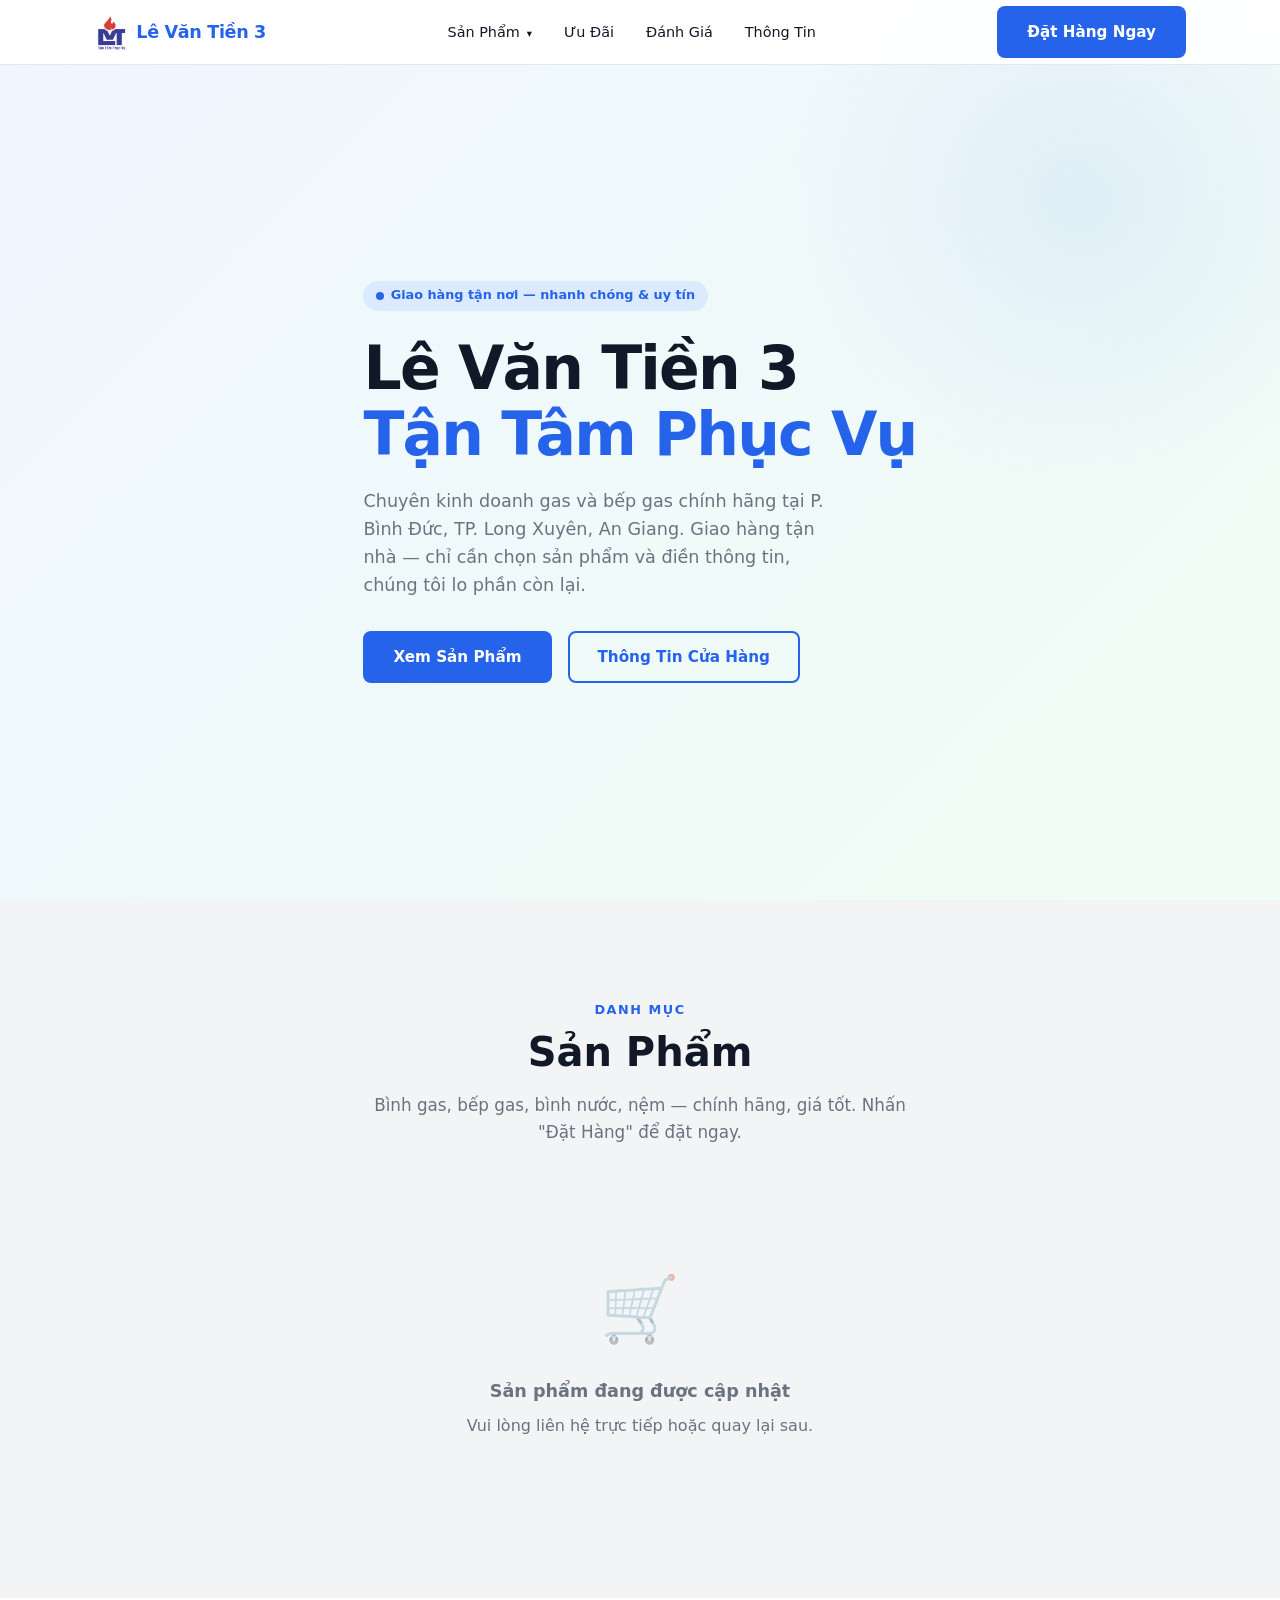
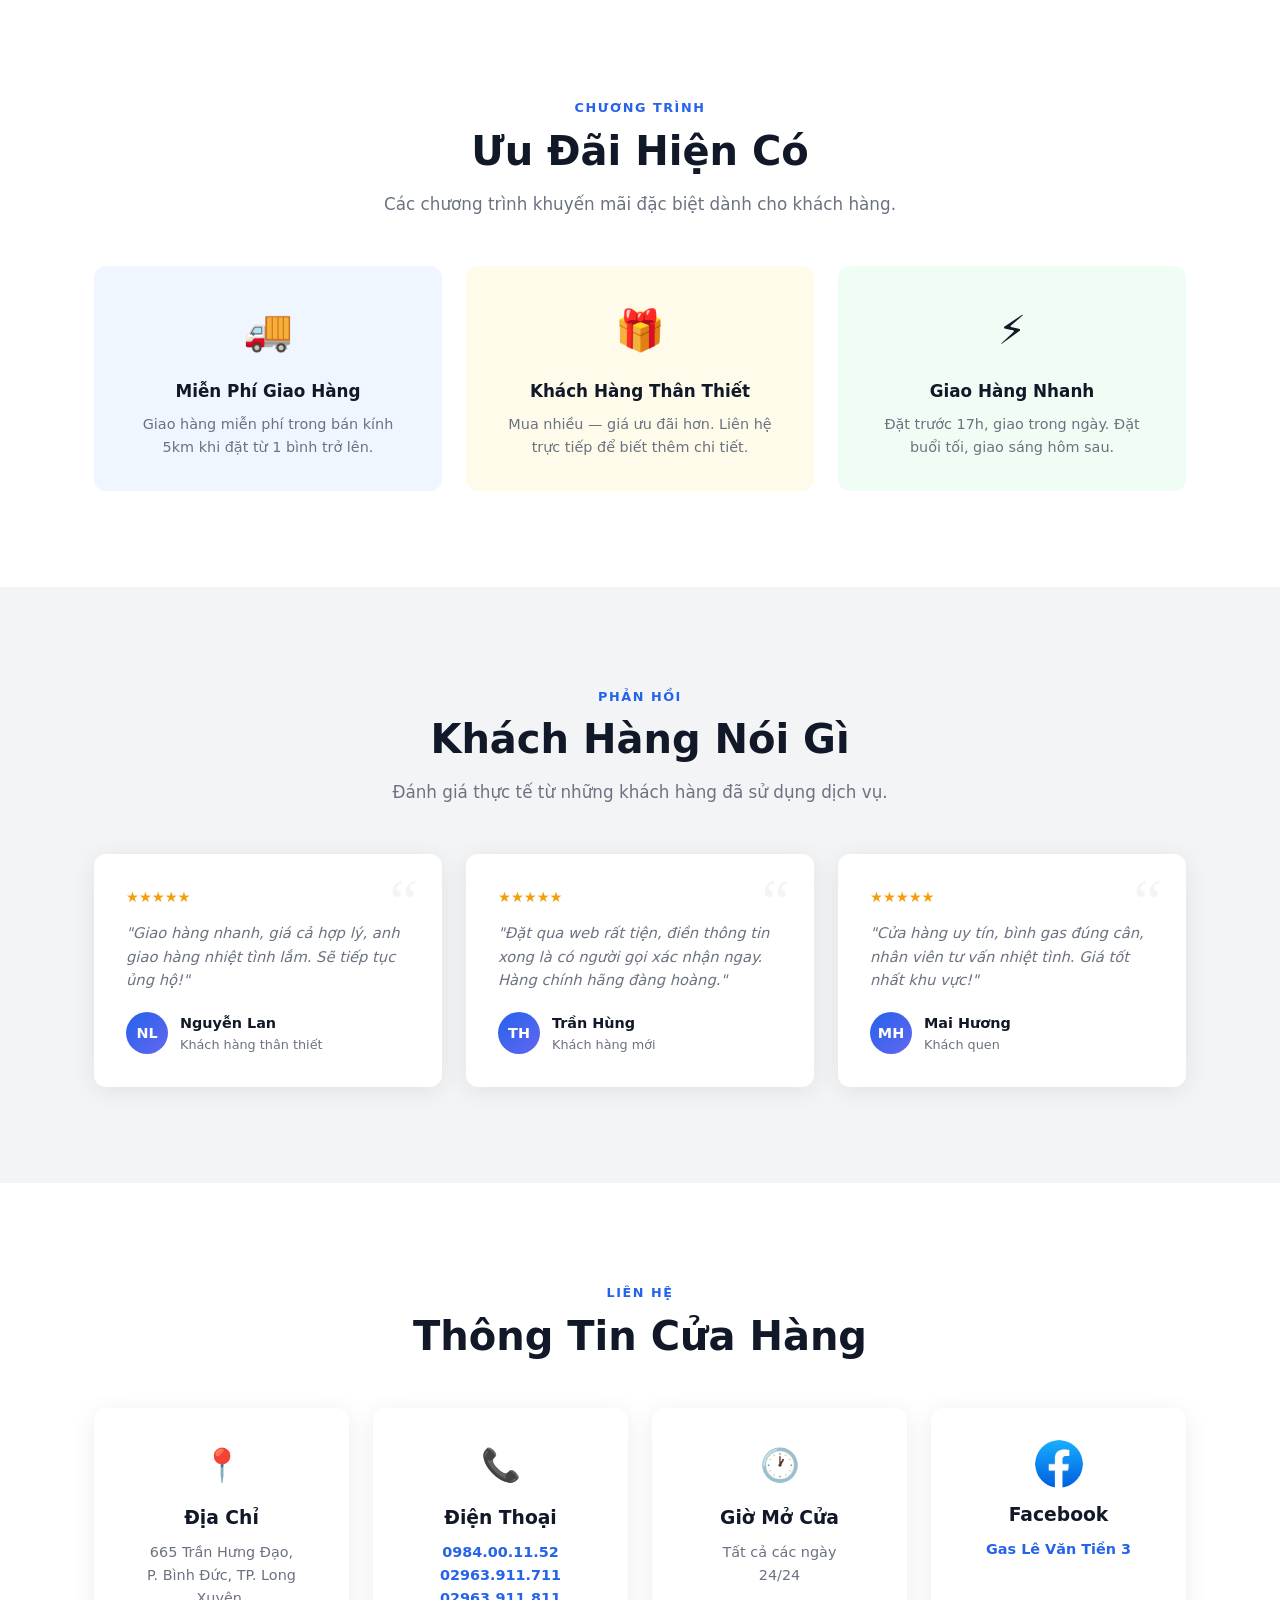
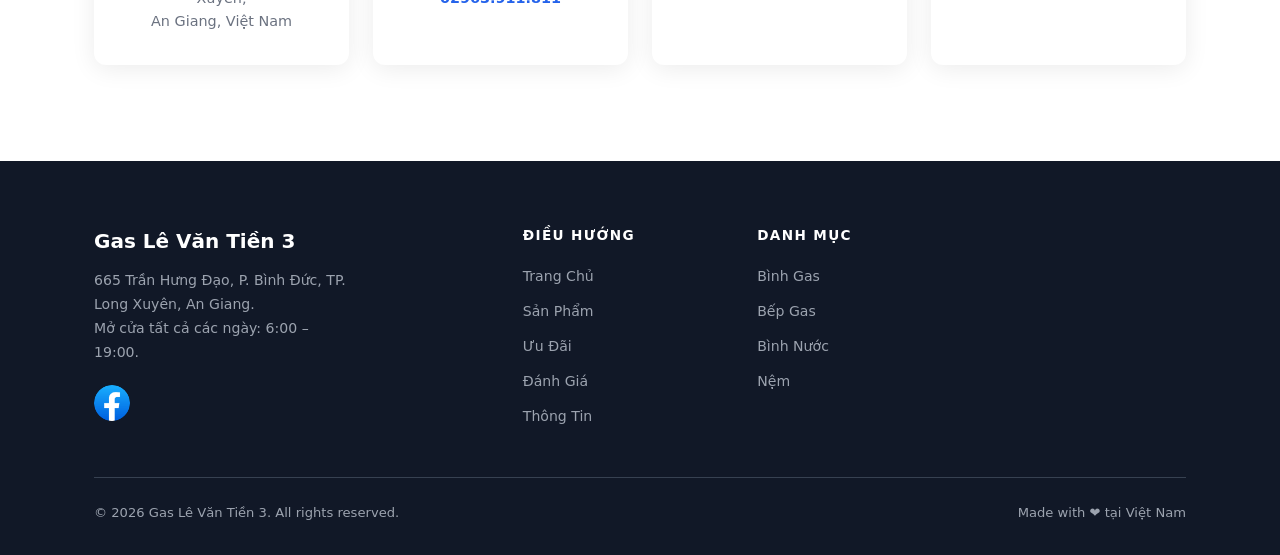
==== Front-end/website/index.html @ ec82fc62 "Refactor code structure for improved readability and maintainability" ====
<!DOCTYPE html>
<html lang="vi">
<head>
  <meta charset="UTF-8" />
  <meta name="viewport" content="width=device-width, initial-scale=1.0" />
  <meta name="description" content="Đại Lý Gas Lê Văn Tiền 3 — Chuyên kinh doanh gas và bếp gas chính hãng. 665 Trần Hưng Đạo, P. Bình Đức, TP. Long Xuyên, An Giang. ĐT: 0984.00.11.52 — 02963.911.711 — 02963.911.811." />
  <title>Lê Văn Tiền 3 — Gas · Nệm · Bình Nước · Bếp Gas</title>
  <link rel="stylesheet" href="styles.css" />
</head>
<body>

  <!-- ===== NAVBAR ===== -->
  <nav id="navbar">
    <div class="container nav-inner">
      <div class="nav-brand">
        <img src="picture/logo_transparent.png" alt="Logo" class="nav-logo-img">
        <a href="#hero" class="nav-logo">Lê Văn Tiền 3</a>
      </div>

      <ul class="nav-links">
        <li class="has-dropdown">
          <a href="#products" class="dropdown-trigger">Sản Phẩm <span class="dropdown-caret">▾</span></a>
          <ul class="nav-dropdown">
            <li><a href="#products" data-cat="">🛒 Tất Cả</a></li>
            <li><a href="#products" data-cat="Bình Gas">🛢️ Bình Gas</a></li>
            <li><a href="#products" data-cat="Bếp Gas">🔥 Bếp Gas</a></li>
            <li><a href="#products" data-cat="Bình Nước">💧 Bình Nước</a></li>
            <li><a href="#products" data-cat="Nệm">🛏️ Nệm</a></li>
          </ul>
        </li>
        <li><a href="#promotions">Ưu Đãi</a></li>
        <li><a href="#reviews">Đánh Giá</a></li>
        <li><a href="#info">Thông Tin</a></li>
      </ul>

      <div class="nav-cta">
        <a href="#products" class="btn btn-primary">Đặt Hàng Ngay</a>
      </div>

      <button class="hamburger" aria-label="Toggle menu">
        <span></span><span></span><span></span>
      </button>
    </div>
  </nav>

  <!-- ===== HERO ===== -->
  <section id="hero">
    <div class="container">
      <div class="hero-content">
        <span class="hero-badge">Giao hàng tận nơi — nhanh chóng &amp; uy tín</span>
        <h1>
          Lê Văn Tiền 3<br />
          <span class="highlight">Tận Tâm Phục Vụ</span>
        </h1>
        <p>
          Chuyên kinh doanh gas và bếp gas chính hãng tại P. Bình Đức, TP. Long Xuyên, An Giang.
          Giao hàng tận nhà — chỉ cần chọn sản phẩm và điền thông tin, chúng tôi lo phần còn lại.
        </p>
        <div class="hero-actions">
          <a href="#products" class="btn btn-primary">Xem Sản Phẩm</a>
          <a href="#info" class="btn btn-outline">Thông Tin Cửa Hàng</a>
        </div>
      </div>
    </div>
  </section>

  <!-- ===== PRODUCTS ===== -->
  <section id="products">
    <div class="container">
      <div class="section-header">
        <span class="eyebrow">Danh Mục</span>
        <h2>Sản Phẩm</h2>
        <p>Bình gas, bếp gas, bình nước, nệm — chính hãng, giá tốt. Nhấn "Đặt Hàng" để đặt ngay.</p>
      </div>
      <div class="filter-bar" id="filterBar" style="display:none">
        <span class="filter-label">Lọc:</span>
        <span class="filter-tag" id="filterTag"></span>
        <button class="filter-clear" id="filterClear">✕ Xem tất cả</button>
      </div>
      <div class="products-grid" id="productsGrid"></div>
    </div>
  </section>

  <!-- ===== PROMOTIONS ===== -->
  <section id="promotions">
    <div class="container">
      <div class="section-header">
        <span class="eyebrow">Chương Trình</span>
        <h2>Ưu Đãi Hiện Có</h2>
        <p>Các chương trình khuyến mãi đặc biệt dành cho khách hàng.</p>
      </div>
      <div class="promotions-grid">
        <div class="promo-card promo-blue">
          <div class="promo-icon">🚚</div>
          <h3>Miễn Phí Giao Hàng</h3>
          <p>Giao hàng miễn phí trong bán kính 5km khi đặt từ 1 bình trở lên.</p>
        </div>
        <div class="promo-card promo-orange">
          <div class="promo-icon">🎁</div>
          <h3>Khách Hàng Thân Thiết</h3>
          <p>Mua nhiều — giá ưu đãi hơn. Liên hệ trực tiếp để biết thêm chi tiết.</p>
        </div>
        <div class="promo-card promo-green">
          <div class="promo-icon">⚡</div>
          <h3>Giao Hàng Nhanh</h3>
          <p>Đặt trước 17h, giao trong ngày. Đặt buổi tối, giao sáng hôm sau.</p>
        </div>
      </div>
    </div>
  </section>

  <!-- ===== REVIEWS ===== -->
  <section id="reviews">
    <div class="container">
      <div class="section-header">
        <span class="eyebrow">Phản Hồi</span>
        <h2>Khách Hàng Nói Gì</h2>
        <p>Đánh giá thực tế từ những khách hàng đã sử dụng dịch vụ.</p>
      </div>
      <div class="testimonials-grid">
        <div class="testimonial-card">
          <div class="stars">★★★★★</div>
          <p>"Giao hàng nhanh, giá cả hợp lý, anh giao hàng nhiệt tình lắm. Sẽ tiếp tục ủng hộ!"</p>
          <div class="testimonial-author">
            <div class="avatar">NL</div>
            <div class="author-info">
              <div class="name">Nguyễn Lan</div>
              <div class="role">Khách hàng thân thiết</div>
            </div>
          </div>
        </div>
        <div class="testimonial-card">
          <div class="stars">★★★★★</div>
          <p>"Đặt qua web rất tiện, điền thông tin xong là có người gọi xác nhận ngay. Hàng chính hãng đàng hoàng."</p>
          <div class="testimonial-author">
            <div class="avatar">TH</div>
            <div class="author-info">
              <div class="name">Trần Hùng</div>
              <div class="role">Khách hàng mới</div>
            </div>
          </div>
        </div>
        <div class="testimonial-card">
          <div class="stars">★★★★★</div>
          <p>"Cửa hàng uy tín, bình gas đúng cân, nhân viên tư vấn nhiệt tình. Giá tốt nhất khu vực!"</p>
          <div class="testimonial-author">
            <div class="avatar">MH</div>
            <div class="author-info">
              <div class="name">Mai Hương</div>
              <div class="role">Khách quen</div>
            </div>
          </div>
        </div>
      </div>
    </div>
  </section>

  <!-- ===== STORE INFO ===== -->
  <section id="info">
    <div class="container">
      <div class="section-header">
        <span class="eyebrow">Liên Hệ</span>
        <h2>Thông Tin Cửa Hàng</h2>
      </div>
      <div class="info-grid">
        <div class="info-card">
          <div class="info-icon">📍</div>
          <h3>Địa Chỉ</h3>
          <p>665 Trần Hưng Đạo,<br>P. Bình Đức, TP. Long Xuyên,<br>An Giang, Việt Nam</p>
        </div>
        <div class="info-card">
          <div class="info-icon">📞</div>
          <h3>Điện Thoại</h3>
          <p>
            <a href="tel:+84984001152">0984.00.11.52</a><br>
            <a href="tel:+842963911711">02963.911.711</a><br>
            <a href="tel:+842963911811">02963.911.811</a>
          </p>
        </div>
        <div class="info-card">
          <div class="info-icon">🕐</div>
          <h3>Giờ Mở Cửa</h3>
          <p>Tất cả các ngày<br>24/24</p>
        </div>
        <div class="info-card">
          <div class="info-icon">
            <a href="https://www.facebook.com/henry.quach.100" target="_blank" rel="noopener" aria-label="Facebook">
              <img src="picture/facebook-logo.png" alt="Facebook" class="fb-icon" />
            </a>
          </div>
          <h3>Facebook</h3>
          <p><a href="https://www.facebook.com/henry.quach.100" target="_blank" rel="noopener">Gas Lê Văn Tiền 3</a></p>
        </div>
      </div>
    </div>
  </section>

  <!-- ===== FOOTER ===== -->
  <footer id="footer">
    <div class="container">
      <div class="footer-grid">
        <div class="footer-brand">
          <div class="logo">Gas Lê Văn Tiền 3</div>
          <p>665 Trần Hưng Đạo, P. Bình Đức, TP. Long Xuyên, An Giang.<br>Mở cửa tất cả các ngày: 6:00 – 19:00.</p>
          <div class="social-links">
            <a href="https://www.facebook.com/henry.quach.100" target="_blank" rel="noopener" class="social-btn" aria-label="Facebook">
              <img src="picture/facebook-logo.png" alt="Facebook" class="fb-icon" />
            </a>
          </div>
        </div>
        <div class="footer-col">
          <h4>Điều Hướng</h4>
          <ul>
            <li><a href="#hero">Trang Chủ</a></li>
            <li><a href="#products">Sản Phẩm</a></li>
            <li><a href="#promotions">Ưu Đãi</a></li>
            <li><a href="#reviews">Đánh Giá</a></li>
            <li><a href="#info">Thông Tin</a></li>
          </ul>
        </div>
        <div class="footer-col">
          <h4>Danh Mục</h4>
          <ul>
            <li><a href="#products">Bình Gas</a></li>
            <li><a href="#products">Bếp Gas</a></li>
            <li><a href="#products">Bình Nước</a></li>
            <li><a href="#products">Nệm</a></li>
          </ul>
        </div>
      </div>
      <div class="footer-bottom">
        <span>&copy; 2026 Gas Lê Văn Tiền 3. All rights reserved.</span>
        <span>Made with ❤️ tại Việt Nam</span>
      </div>
    </div>
  </footer>

  <!-- ===== ORDER MODAL ===== -->
  <div class="modal-overlay" id="orderModal" role="dialog" aria-modal="true" aria-labelledby="modalTitle">
    <div class="modal">
      <button class="modal-close" id="modalClose" aria-label="Đóng">&times;</button>
      <h2 id="modalTitle">Đặt Hàng</h2>
      <div class="modal-product" id="modalProduct"></div>
      <form id="orderForm" novalidate>
        <div class="form-group">
          <label for="orderQty">Số lượng <span class="required">*</span></label>
          <input type="number" id="orderQty" name="qty" min="1" max="99" value="1" required />
          <span class="field-error" id="qtyError"></span>
        </div>
        <div class="form-group">
          <label for="orderName">Họ và tên <span class="required">*</span></label>
          <input type="text" id="orderName" name="customerName" placeholder="Nguyễn Văn A" required />
          <span class="field-error" id="nameError"></span>
        </div>
        <div class="form-group">
          <label for="orderPhone">Số điện thoại <span class="required">*</span></label>
          <input type="tel" id="orderPhone" name="phone" placeholder="0901234567" required />
          <span class="field-error" id="phoneError"></span>
        </div>
        <div class="form-group">
          <label for="orderAddress">Địa chỉ giao hàng <span class="required">*</span></label>
          <input type="text" id="orderAddress" name="address" placeholder="VD: 123 Trần Hưng Đạo, P. Mỹ Bình, TP. Long Xuyên" required />
          <span class="field-error" id="addressError"></span>
        </div>
        <div class="form-group">
          <label for="orderNote">Ghi chú (tuỳ chọn)</label>
          <textarea id="orderNote" name="note" placeholder="Giao buổi sáng, gọi trước khi đến..."></textarea>
        </div>
        <button type="submit" class="form-submit">Xác Nhận Đặt Hàng</button>
      </form>
    </div>
  </div>

  <!-- ===== SUCCESS MODAL ===== -->
  <div class="modal-overlay" id="successModal" role="dialog" aria-modal="true">
    <div class="modal modal-success">
      <div class="success-icon">✓</div>
      <h2>Đặt hàng thành công!</h2>
      <p id="successMsg"></p>
      <button class="btn btn-primary" id="successClose" style="margin-top:1.5rem;width:100%">Đóng</button>
    </div>
  </div>

  <div class="toast" id="toast"></div>
  <script src="main.js"></script>
</body>
</html>
---- Front-end/website/styles.css ----
/* ===== CSS Reset & Variables ===== */
*, *::before, *::after {
  box-sizing: border-box;
  margin: 0;
  padding: 0;
}

:root {
  --color-primary: #2563eb;
  --color-primary-dark: #1d4ed8;
  --color-secondary: #f59e0b;
  --color-dark: #111827;
  --color-gray: #6b7280;
  --color-light-gray: #f3f4f6;
  --color-white: #ffffff;
  --font-base: 'Segoe UI', system-ui, sans-serif;
  --transition: 0.3s ease;
  --shadow: 0 4px 24px rgba(0, 0, 0, 0.08);
  --radius: 12px;
}

html {
  scroll-behavior: smooth;
}

body {
  font-family: var(--font-base);
  color: var(--color-dark);
  line-height: 1.6;
  background: var(--color-white);
}

img {
  max-width: 100%;
  display: block;
}

a {
  text-decoration: none;
  color: inherit;
}

/* ===== Utility ===== */
.container {
  max-width: 1140px;
  margin: 0 auto;
  padding: 0 1.5rem;
}

.section-header {
  text-align: center;
  margin-bottom: 3rem;
}

.section-header .eyebrow {
  display: inline-block;
  font-size: 0.8rem;
  font-weight: 700;
  letter-spacing: 0.12em;
  text-transform: uppercase;
  color: var(--color-primary);
  margin-bottom: 0.5rem;
}

.section-header h2 {
  font-size: clamp(1.75rem, 4vw, 2.5rem);
  font-weight: 700;
  line-height: 1.2;
  margin-bottom: 1rem;
}

.section-header p {
  color: var(--color-gray);
  max-width: 560px;
  margin: 0 auto;
  font-size: 1.05rem;
}

.btn {
  display: inline-block;
  padding: 0.75rem 1.75rem;
  border-radius: 8px;
  font-weight: 600;
  font-size: 0.95rem;
  cursor: pointer;
  border: 2px solid transparent;
  transition: all var(--transition);
}

.btn-primary {
  background: var(--color-primary);
  color: var(--color-white);
}

.btn-primary:hover {
  background: var(--color-primary-dark);
}

.btn-outline {
  background: transparent;
  color: var(--color-primary);
  border-color: var(--color-primary);
}

.btn-outline:hover {
  background: var(--color-primary);
  color: var(--color-white);
}

/* ===== Navbar ===== */
#navbar {
  position: fixed;
  top: 0;
  left: 0;
  right: 0;
  z-index: 100;
  background: rgba(255, 255, 255, 0.95);
  backdrop-filter: blur(10px);
  border-bottom: 1px solid #e5e7eb;
  transition: box-shadow var(--transition);
}

#navbar.scrolled {
  box-shadow: var(--shadow);
}

.nav-inner {
  display: flex;
  align-items: center;
  justify-content: space-between;
  height: 64px;
}

.nav-brand {
  display: flex;
  align-items: center;
  gap: 0.5rem;
  text-decoration: none;
}

.nav-logo-img {
  height: 40px;
  width: auto;
  object-fit: contain;
}

.nav-logo {
  font-size: 1.1rem;
  font-weight: 800;
  color: var(--color-primary);
  letter-spacing: -0.02em;
}

.nav-links {
  display: flex;
  align-items: center;
  gap: 2rem;
  list-style: none;
}

.nav-links a {
  font-size: 0.9rem;
  font-weight: 500;
  color: var(--color-dark);
  transition: color var(--transition);
}

.nav-links a:hover,
.nav-links a.active {
  color: var(--color-primary);
}

.nav-cta {
  display: flex;
  align-items: center;
  gap: 1rem;
}

.hamburger {
  display: none;
  flex-direction: column;
  gap: 5px;
  background: none;
  border: none;
  cursor: pointer;
  padding: 4px;
}

.hamburger span {
  display: block;
  width: 24px;
  height: 2px;
  background: var(--color-dark);
  border-radius: 2px;
  transition: all var(--transition);
}

.hamburger.open span:nth-child(1) { transform: translateY(7px) rotate(45deg); }
.hamburger.open span:nth-child(2) { opacity: 0; }
.hamburger.open span:nth-child(3) { transform: translateY(-7px) rotate(-45deg); }

/* ===== Hero ===== */
#hero {
  min-height: 100vh;
  display: flex;
  align-items: center;
  padding-top: 64px;
  background: linear-gradient(135deg, #eff6ff 0%, #f0fdf4 100%);
  position: relative;
  overflow: hidden;
}

#hero::before {
  content: '';
  position: absolute;
  width: 600px;
  height: 600px;
  background: radial-gradient(circle, rgba(37,99,235,0.08) 0%, transparent 70%);
  top: -100px;
  right: -100px;
  border-radius: 50%;
}

.hero-content {
  max-width: 640px;
}

.hero-badge {
  display: inline-flex;
  align-items: center;
  gap: 0.4rem;
  background: #dbeafe;
  color: var(--color-primary);
  font-size: 0.8rem;
  font-weight: 600;
  padding: 0.3rem 0.8rem;
  border-radius: 999px;
  margin-bottom: 1.5rem;
}

.hero-badge::before {
  content: '';
  width: 8px;
  height: 8px;
  background: var(--color-primary);
  border-radius: 50%;
  animation: pulse 2s infinite;
}

@keyframes pulse {
  0%, 100% { opacity: 1; }
  50% { opacity: 0.4; }
}

#hero h1 {
  font-size: clamp(2.2rem, 6vw, 3.75rem);
  font-weight: 800;
  line-height: 1.1;
  letter-spacing: -0.03em;
  margin-bottom: 1.25rem;
}

#hero h1 .highlight {
  color: var(--color-primary);
}

#hero p {
  font-size: 1.1rem;
  color: var(--color-gray);
  margin-bottom: 2rem;
  max-width: 480px;
}

.hero-actions {
  display: flex;
  gap: 1rem;
  flex-wrap: wrap;
}

/* ===== About ===== */
#about {
  padding: 6rem 0;
}

.about-grid {
  display: grid;
  grid-template-columns: 1fr 1fr;
  gap: 4rem;
  align-items: center;
}

.about-image {
  background: linear-gradient(135deg, var(--color-primary) 0%, #6366f1 100%);
  border-radius: var(--radius);
  height: 400px;
  display: flex;
  align-items: center;
  justify-content: center;
  font-size: 5rem;
  box-shadow: var(--shadow);
}

.about-text h2 {
  font-size: clamp(1.75rem, 3.5vw, 2.25rem);
  font-weight: 700;
  margin-bottom: 1rem;
}

.about-text p {
  color: var(--color-gray);
  margin-bottom: 1rem;
  font-size: 1rem;
}

.about-stats {
  display: grid;
  grid-template-columns: repeat(3, 1fr);
  gap: 1rem;
  margin-top: 2rem;
}

.stat {
  text-align: center;
  padding: 1rem;
  background: var(--color-light-gray);
  border-radius: var(--radius);
}

.stat-number {
  font-size: 1.75rem;
  font-weight: 800;
  color: var(--color-primary);
}

.stat-label {
  font-size: 0.8rem;
  color: var(--color-gray);
}

/* ===== Services ===== */
#services {
  padding: 6rem 0;
  background: var(--color-light-gray);
}

.services-grid {
  display: grid;
  grid-template-columns: repeat(auto-fit, minmax(260px, 1fr));
  gap: 1.5rem;
}

.service-card {
  background: var(--color-white);
  padding: 2rem;
  border-radius: var(--radius);
  box-shadow: var(--shadow);
  transition: transform var(--transition), box-shadow var(--transition);
}

.service-card:hover {
  transform: translateY(-4px);
  box-shadow: 0 12px 32px rgba(0, 0, 0, 0.12);
}

.service-icon {
  width: 52px;
  height: 52px;
  background: #dbeafe;
  border-radius: 10px;
  display: flex;
  align-items: center;
  justify-content: center;
  font-size: 1.5rem;
  margin-bottom: 1.25rem;
}

.service-card h3 {
  font-size: 1.1rem;
  font-weight: 700;
  margin-bottom: 0.5rem;
}

.service-card p {
  color: var(--color-gray);
  font-size: 0.92rem;
}

/* ===== Portfolio / Work ===== */
#portfolio {
  padding: 6rem 0;
}

.portfolio-grid {
  display: grid;
  grid-template-columns: repeat(auto-fit, minmax(300px, 1fr));
  gap: 1.5rem;
}

.portfolio-card {
  border-radius: var(--radius);
  overflow: hidden;
  box-shadow: var(--shadow);
  background: var(--color-white);
  transition: transform var(--transition);
}

.portfolio-card:hover {
  transform: translateY(-4px);
}

.portfolio-thumb {
  height: 200px;
  display: flex;
  align-items: center;
  justify-content: center;
  font-size: 3rem;
}

.portfolio-thumb.t1 { background: linear-gradient(135deg, #fce7f3, #fbcfe8); }
.portfolio-thumb.t2 { background: linear-gradient(135deg, #d1fae5, #a7f3d0); }
.portfolio-thumb.t3 { background: linear-gradient(135deg, #fef3c7, #fde68a); }
.portfolio-thumb.t4 { background: linear-gradient(135deg, #dbeafe, #bfdbfe); }
.portfolio-thumb.t5 { background: linear-gradient(135deg, #ede9fe, #ddd6fe); }
.portfolio-thumb.t6 { background: linear-gradient(135deg, #fee2e2, #fecaca); }

.portfolio-info {
  padding: 1.25rem;
}

.portfolio-info h3 {
  font-weight: 700;
  margin-bottom: 0.25rem;
}

.portfolio-info p {
  color: var(--color-gray);
  font-size: 0.88rem;
}

/* ===== Testimonials ===== */
#testimonials {
  padding: 6rem 0;
  background: var(--color-light-gray);
}

.testimonials-grid {
  display: grid;
  grid-template-columns: repeat(auto-fit, minmax(280px, 1fr));
  gap: 1.5rem;
}

.testimonial-card {
  background: var(--color-white);
  padding: 2rem;
  border-radius: var(--radius);
  box-shadow: var(--shadow);
  position: relative;
}

.testimonial-card::before {
  content: '\201C';
  position: absolute;
  top: 1rem;
  right: 1.5rem;
  font-size: 4rem;
  color: var(--color-light-gray);
  font-family: Georgia, serif;
  line-height: 1;
}

.stars {
  color: var(--color-secondary);
  font-size: 0.9rem;
  margin-bottom: 0.75rem;
}

.testimonial-card p {
  color: var(--color-gray);
  font-size: 0.92rem;
  margin-bottom: 1.25rem;
  font-style: italic;
}

.testimonial-author {
  display: flex;
  align-items: center;
  gap: 0.75rem;
}

.avatar {
  width: 42px;
  height: 42px;
  border-radius: 50%;
  background: linear-gradient(135deg, var(--color-primary), #6366f1);
  display: flex;
  align-items: center;
  justify-content: center;
  color: white;
  font-weight: 700;
  font-size: 0.9rem;
  flex-shrink: 0;
}

.author-info .name {
  font-weight: 700;
  font-size: 0.9rem;
}

.author-info .role {
  color: var(--color-gray);
  font-size: 0.8rem;
}

/* ===== Contact ===== */
#contact {
  padding: 6rem 0;
}

.contact-grid {
  display: grid;
  grid-template-columns: 1fr 1.5fr;
  gap: 4rem;
  align-items: start;
}

.contact-info h2 {
  font-size: 1.75rem;
  font-weight: 700;
  margin-bottom: 1rem;
}

.contact-info p {
  color: var(--color-gray);
  margin-bottom: 2rem;
}

.contact-item {
  display: flex;
  align-items: flex-start;
  gap: 0.75rem;
  margin-bottom: 1.25rem;
}

.contact-item .icon {
  font-size: 1.25rem;
  flex-shrink: 0;
  margin-top: 0.1rem;
}

.contact-item .label {
  font-size: 0.75rem;
  color: var(--color-gray);
  text-transform: uppercase;
  letter-spacing: 0.08em;
}

.contact-item .value {
  font-weight: 600;
  font-size: 0.95rem;
}

.contact-form {
  background: var(--color-light-gray);
  padding: 2.5rem;
  border-radius: var(--radius);
}

.form-row {
  display: grid;
  grid-template-columns: 1fr 1fr;
  gap: 1rem;
}

.form-group {
  margin-bottom: 1rem;
}

.form-group label {
  display: block;
  font-size: 0.85rem;
  font-weight: 600;
  margin-bottom: 0.35rem;
}

.form-group input,
.form-group textarea,
.form-group select {
  width: 100%;
  padding: 0.7rem 1rem;
  border: 1.5px solid #e5e7eb;
  border-radius: 8px;
  font-family: var(--font-base);
  font-size: 0.9rem;
  background: var(--color-white);
  color: var(--color-dark);
  transition: border-color var(--transition), box-shadow var(--transition);
  outline: none;
}

.form-group input:focus,
.form-group textarea:focus,
.form-group select:focus {
  border-color: var(--color-primary);
  box-shadow: 0 0 0 3px rgba(37,99,235,0.12);
}

.form-group textarea {
  resize: vertical;
  min-height: 120px;
}

.form-submit {
  width: 100%;
  padding: 0.85rem;
  border: none;
  border-radius: 8px;
  background: var(--color-primary);
  color: var(--color-white);
  font-size: 0.95rem;
  font-weight: 600;
  cursor: pointer;
  transition: background var(--transition);
}

.form-submit:hover {
  background: var(--color-primary-dark);
}

/* ===== Footer ===== */
#footer {
  background: var(--color-dark);
  color: #9ca3af;
  padding: 4rem 0 2rem;
}

.footer-grid {
  display: grid;
  grid-template-columns: 2fr 1fr 1fr 1fr;
  gap: 2.5rem;
  margin-bottom: 3rem;
}

.footer-brand .logo {
  font-size: 1.25rem;
  font-weight: 800;
  color: var(--color-white);
  margin-bottom: 0.75rem;
}

.footer-brand p {
  font-size: 0.88rem;
  line-height: 1.7;
  max-width: 260px;
}

.footer-col h4 {
  font-size: 0.85rem;
  font-weight: 700;
  color: var(--color-white);
  text-transform: uppercase;
  letter-spacing: 0.1em;
  margin-bottom: 1rem;
}

.footer-col ul {
  list-style: none;
  display: flex;
  flex-direction: column;
  gap: 0.6rem;
}

.footer-col ul a {
  font-size: 0.88rem;
  transition: color var(--transition);
}

.footer-col ul a:hover {
  color: var(--color-white);
}

.social-links {
  display: flex;
  gap: 0.75rem;
  margin-top: 1.25rem;
}

.social-btn {
  width: 36px;
  height: 36px;
  background: transparent;
  border-radius: 50%;
  display: flex;
  align-items: center;
  justify-content: center;
  transition: opacity var(--transition);
}

.social-btn:hover {
  opacity: 0.8;
}

.fb-icon {
  width: 36px;
  height: 36px;
  display: block;
  border-radius: 50%;
}

.info-icon .fb-icon {
  width: 48px;
  height: 48px;
}

.footer-bottom {
  border-top: 1px solid #374151;
  padding-top: 1.5rem;
  display: flex;
  justify-content: space-between;
  align-items: center;
  flex-wrap: wrap;
  gap: 0.5rem;
  font-size: 0.82rem;
}

.footer-bottom a {
  transition: color var(--transition);
}

.footer-bottom a:hover {
  color: var(--color-white);
}

/* ===== Nav dropdown ===== */
.has-dropdown {
  position: relative;
}

.dropdown-caret {
  font-size: 0.65rem;
  display: inline-block;
  transition: transform 0.2s ease;
  margin-left: 0.15rem;
}

.has-dropdown:hover .dropdown-caret,
.has-dropdown.open .dropdown-caret {
  transform: rotate(180deg);
}

.nav-dropdown {
  position: absolute;
  top: calc(100% + 10px);
  left: -0.75rem;
  background: var(--color-white);
  border: 1px solid #e5e7eb;
  border-radius: var(--radius);
  box-shadow: 0 8px 24px rgba(0,0,0,0.12);
  list-style: none;
  min-width: 175px;
  padding: 0.4rem 0;
  opacity: 0;
  pointer-events: none;
  transform: translateY(6px);
  transition: opacity 0.18s ease, transform 0.18s ease;
  z-index: 150;
}

/* Bridge the gap so mouse can reach the dropdown without it closing */
.nav-dropdown::before {
  content: '';
  position: absolute;
  top: -10px;
  left: 0;
  right: 0;
  height: 10px;
}

.has-dropdown:hover .nav-dropdown,
.has-dropdown.open .nav-dropdown {
  opacity: 1;
  pointer-events: all;
  transform: translateY(0);
}

.nav-dropdown li a {
  display: flex;
  align-items: center;
  gap: 0.5rem;
  padding: 0.55rem 1rem;
  font-size: 0.87rem;
  font-weight: 500;
  color: var(--color-dark);
  transition: background 0.15s, color 0.15s;
  white-space: nowrap;
}

.nav-dropdown li a:hover {
  background: #eff6ff;
  color: var(--color-primary);
}

.nav-dropdown li:first-child a {
  border-bottom: 1px solid #f3f4f6;
  margin-bottom: 0.25rem;
  padding-bottom: 0.65rem;
}

/* ===== Filter bar ===== */
.filter-bar {
  display: flex;
  align-items: center;
  gap: 0.75rem;
  margin-bottom: 1.5rem;
  flex-wrap: wrap;
}

.filter-label {
  font-size: 0.82rem;
  color: var(--color-gray);
  font-weight: 600;
}

.filter-tag {
  background: var(--color-primary);
  color: white;
  font-size: 0.82rem;
  font-weight: 600;
  padding: 0.2rem 0.65rem;
  border-radius: 999px;
}

.filter-clear {
  background: none;
  border: 1.5px solid #d1d5db;
  border-radius: 999px;
  font-size: 0.8rem;
  color: var(--color-gray);
  padding: 0.2rem 0.7rem;
  cursor: pointer;
  transition: all var(--transition);
}

.filter-clear:hover {
  border-color: var(--color-primary);
  color: var(--color-primary);
}

/* ===== Products ===== */
#products {
  padding: 6rem 0;
  background: var(--color-light-gray);
}

.products-grid {
  display: grid;
  grid-template-columns: repeat(auto-fill, minmax(240px, 1fr));
  gap: 1.5rem;
}

.product-card {
  background: var(--color-white);
  border-radius: var(--radius);
  box-shadow: var(--shadow);
  overflow: hidden;
  transition: transform var(--transition), box-shadow var(--transition);
  display: flex;
  flex-direction: column;
}

.product-card:hover {
  transform: translateY(-4px);
  box-shadow: 0 12px 32px rgba(0,0,0,0.12);
}

.product-img {
  width: 100%;
  height: 200px;
  object-fit: cover;
}

.product-img-placeholder {
  width: 100%;
  height: 200px;
  background: linear-gradient(135deg, #dbeafe, #eff6ff);
  display: flex;
  align-items: center;
  justify-content: center;
  font-size: 3.5rem;
}

.product-body {
  padding: 1.25rem;
  flex: 1;
  display: flex;
  flex-direction: column;
}

.product-category {
  font-size: 0.72rem;
  font-weight: 700;
  text-transform: uppercase;
  letter-spacing: 0.1em;
  color: var(--color-primary);
  margin-bottom: 0.3rem;
}

.product-name {
  font-size: 1.05rem;
  font-weight: 700;
  margin-bottom: 0.3rem;
}

.product-desc {
  font-size: 0.85rem;
  color: var(--color-gray);
  margin-bottom: 1rem;
  flex: 1;
}

.product-price {
  font-size: 1.3rem;
  font-weight: 800;
  color: var(--color-primary);
  margin-bottom: 1rem;
}

.product-order-btn {
  width: 100%;
  padding: 0.7rem;
  border: none;
  border-radius: 8px;
  background: var(--color-primary);
  color: var(--color-white);
  font-size: 0.9rem;
  font-weight: 600;
  cursor: pointer;
  transition: background var(--transition);
}

.product-order-btn:hover {
  background: var(--color-primary-dark);
}

.products-empty {
  grid-column: 1 / -1;
  text-align: center;
  padding: 4rem 2rem;
  color: var(--color-gray);
}

.products-empty .empty-icon {
  font-size: 4rem;
  margin-bottom: 1rem;
  opacity: 0.4;
}

.products-empty h3 {
  font-size: 1.1rem;
  margin-bottom: 0.5rem;
}

/* ===== Promotions ===== */
#promotions {
  padding: 6rem 0;
}

.promotions-grid {
  display: grid;
  grid-template-columns: repeat(auto-fit, minmax(260px, 1fr));
  gap: 1.5rem;
}

.promo-card {
  padding: 2rem;
  border-radius: var(--radius);
  text-align: center;
}

.promo-icon {
  font-size: 2.5rem;
  margin-bottom: 1rem;
}

.promo-card h3 {
  font-size: 1.05rem;
  font-weight: 700;
  margin-bottom: 0.5rem;
}

.promo-card p {
  font-size: 0.9rem;
  color: var(--color-gray);
}

.promo-blue   { background: #eff6ff; }
.promo-orange { background: #fffbeb; }
.promo-green  { background: #f0fdf4; }

/* ===== Reviews ===== */
#reviews {
  padding: 6rem 0;
  background: var(--color-light-gray);
}

/* ===== Store Info ===== */
#info {
  padding: 6rem 0;
}

.info-grid {
  display: grid;
  grid-template-columns: repeat(auto-fit, minmax(220px, 1fr));
  gap: 1.5rem;
}

.info-card {
  background: var(--color-white);
  border-radius: var(--radius);
  padding: 2rem;
  text-align: center;
  box-shadow: var(--shadow);
}

.info-icon {
  font-size: 2rem;
  margin-bottom: 0.75rem;
  display: flex;
  justify-content: center;
}

.info-card h3 {
  font-weight: 700;
  margin-bottom: 0.5rem;
}

.info-card p {
  color: var(--color-gray);
  font-size: 0.9rem;
  line-height: 1.6;
}

.info-card a {
  color: var(--color-primary);
  font-weight: 600;
}

/* ===== Modal ===== */
.modal-overlay {
  position: fixed;
  inset: 0;
  background: rgba(0,0,0,0.52);
  z-index: 200;
  display: flex;
  align-items: center;
  justify-content: center;
  padding: 1rem;
  opacity: 0;
  pointer-events: none;
  transition: opacity var(--transition);
}

.modal-overlay.open {
  opacity: 1;
  pointer-events: all;
}

.modal {
  background: var(--color-white);
  border-radius: var(--radius);
  padding: 2rem;
  width: 100%;
  max-width: 480px;
  max-height: 90vh;
  overflow-y: auto;
  position: relative;
  transform: translateY(20px);
  transition: transform var(--transition);
}

.modal-overlay.open .modal {
  transform: translateY(0);
}

.modal-close {
  position: absolute;
  top: 1rem;
  right: 1rem;
  background: none;
  border: none;
  font-size: 1.6rem;
  cursor: pointer;
  color: var(--color-gray);
  line-height: 1;
  padding: 0.2rem 0.5rem;
  border-radius: 4px;
  transition: color var(--transition);
}

.modal-close:hover { color: var(--color-dark); }

.modal h2 {
  font-size: 1.4rem;
  font-weight: 700;
  margin-bottom: 1.25rem;
}

.modal-product {
  display: flex;
  align-items: center;
  gap: 1rem;
  padding: 0.75rem;
  background: var(--color-light-gray);
  border-radius: 8px;
  margin-bottom: 1.5rem;
}

.modal-product img {
  width: 60px;
  height: 60px;
  object-fit: cover;
  border-radius: 8px;
  flex-shrink: 0;
}

.modal-product-placeholder {
  width: 60px;
  height: 60px;
  background: #dbeafe;
  border-radius: 8px;
  display: flex;
  align-items: center;
  justify-content: center;
  font-size: 1.5rem;
  flex-shrink: 0;
}

.modal-product-name {
  font-weight: 700;
  font-size: 0.95rem;
}

.modal-product-price {
  color: var(--color-primary);
  font-weight: 700;
  font-size: 1rem;
}

/* ===== Validation states ===== */
.field-error {
  display: block;
  color: #dc2626;
  font-size: 0.78rem;
  margin-top: 0.25rem;
  min-height: 1.1rem;
}

.form-group input.error,
.form-group textarea.error,
.form-group select.error {
  border-color: #dc2626;
  box-shadow: 0 0 0 3px rgba(220,38,38,0.1);
}

.form-group input.valid,
.form-group textarea.valid,
.form-group select.valid {
  border-color: #16a34a;
}

.required { color: #dc2626; }

/* ===== Success modal ===== */
.modal-success { text-align: center; }

.success-icon {
  width: 64px;
  height: 64px;
  background: #16a34a;
  border-radius: 50%;
  display: flex;
  align-items: center;
  justify-content: center;
  color: white;
  font-size: 2rem;
  margin: 0 auto 1.25rem;
}

.modal-success h2 { margin-bottom: 0.5rem; }
.modal-success p  { color: var(--color-gray); font-size: 0.95rem; }

/* ===== Toast ===== */
.toast {
  position: fixed;
  bottom: 1.5rem;
  left: 50%;
  transform: translateX(-50%) translateY(80px);
  background: var(--color-dark);
  color: var(--color-white);
  padding: 0.75rem 1.5rem;
  border-radius: 999px;
  font-size: 0.9rem;
  font-weight: 500;
  z-index: 300;
  transition: transform 0.3s ease, opacity 0.3s ease;
  opacity: 0;
  white-space: nowrap;
  pointer-events: none;
}

.toast.show {
  transform: translateX(-50%) translateY(0);
  opacity: 1;
}

/* ===== Responsive ===== */
@media (max-width: 900px) {
  .about-grid,
  .contact-grid {
    grid-template-columns: 1fr;
  }

  .about-image {
    height: 260px;
  }

  .footer-grid {
    grid-template-columns: 1fr 1fr;
  }
}

@media (max-width: 640px) {
  .nav-links,
  .nav-cta {
    display: none;
  }

  .nav-links.open {
    display: flex;
    flex-direction: column;
    position: fixed;
    top: 64px;
    left: 0;
    right: 0;
    background: var(--color-white);
    padding: 1.5rem;
    border-bottom: 1px solid #e5e7eb;
    gap: 1rem;
    z-index: 99;
  }

  .hamburger {
    display: flex;
  }

  /* Dropdown in mobile menu */
  .nav-dropdown {
    position: static;
    opacity: 1;
    pointer-events: all;
    transform: none;
    box-shadow: none;
    border: none;
    border-radius: 0;
    padding: 0.25rem 0 0 1rem;
    background: transparent;
    min-width: 0;
    display: none;
  }

  .has-dropdown.open .nav-dropdown {
    display: block;
  }

  .nav-dropdown li:first-child a {
    border-bottom: none;
    margin-bottom: 0;
    padding-bottom: 0.55rem;
  }

  .nav-dropdown li a {
    font-size: 0.85rem;
    padding: 0.4rem 0.5rem;
    color: var(--color-gray);
  }

  .about-stats {
    grid-template-columns: repeat(3, 1fr);
  }

  .form-row {
    grid-template-columns: 1fr;
  }

  .footer-grid {
    grid-template-columns: 1fr;
  }

  .footer-bottom {
    flex-direction: column;
    text-align: center;
  }
}
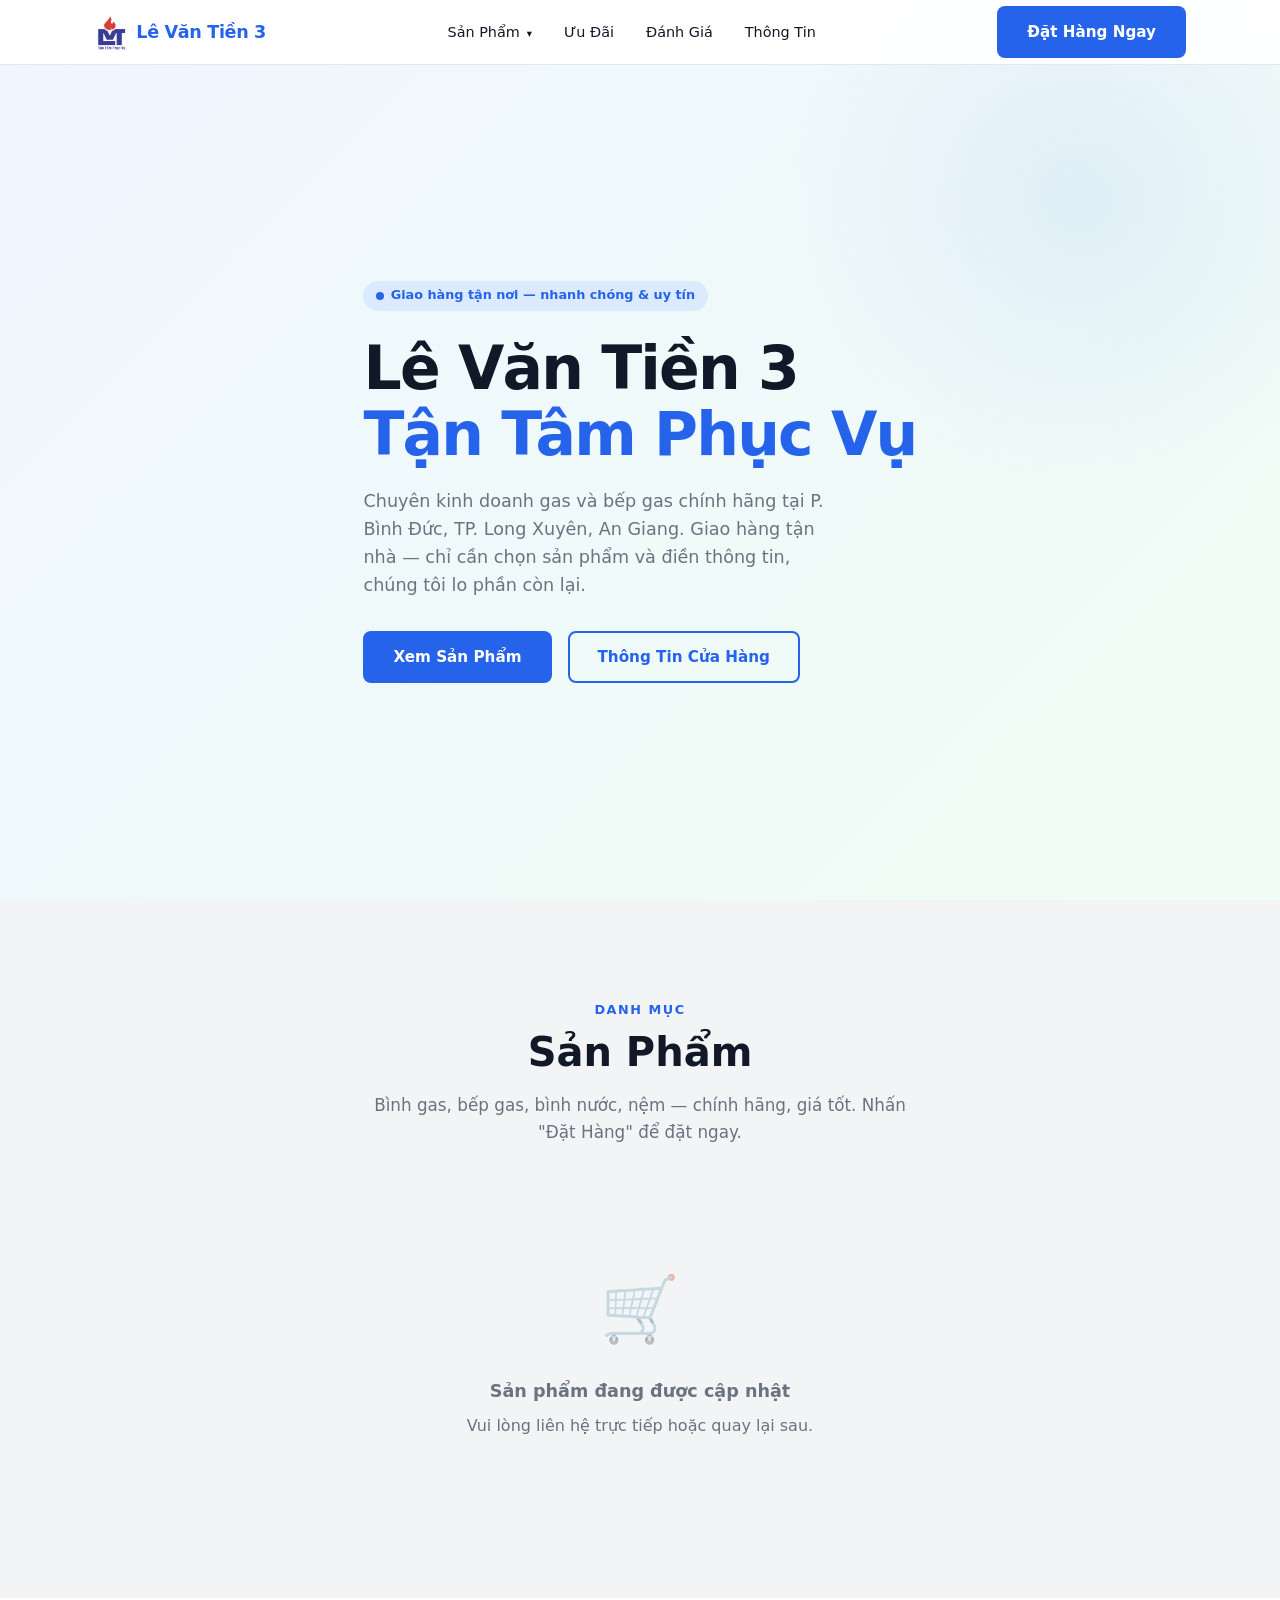
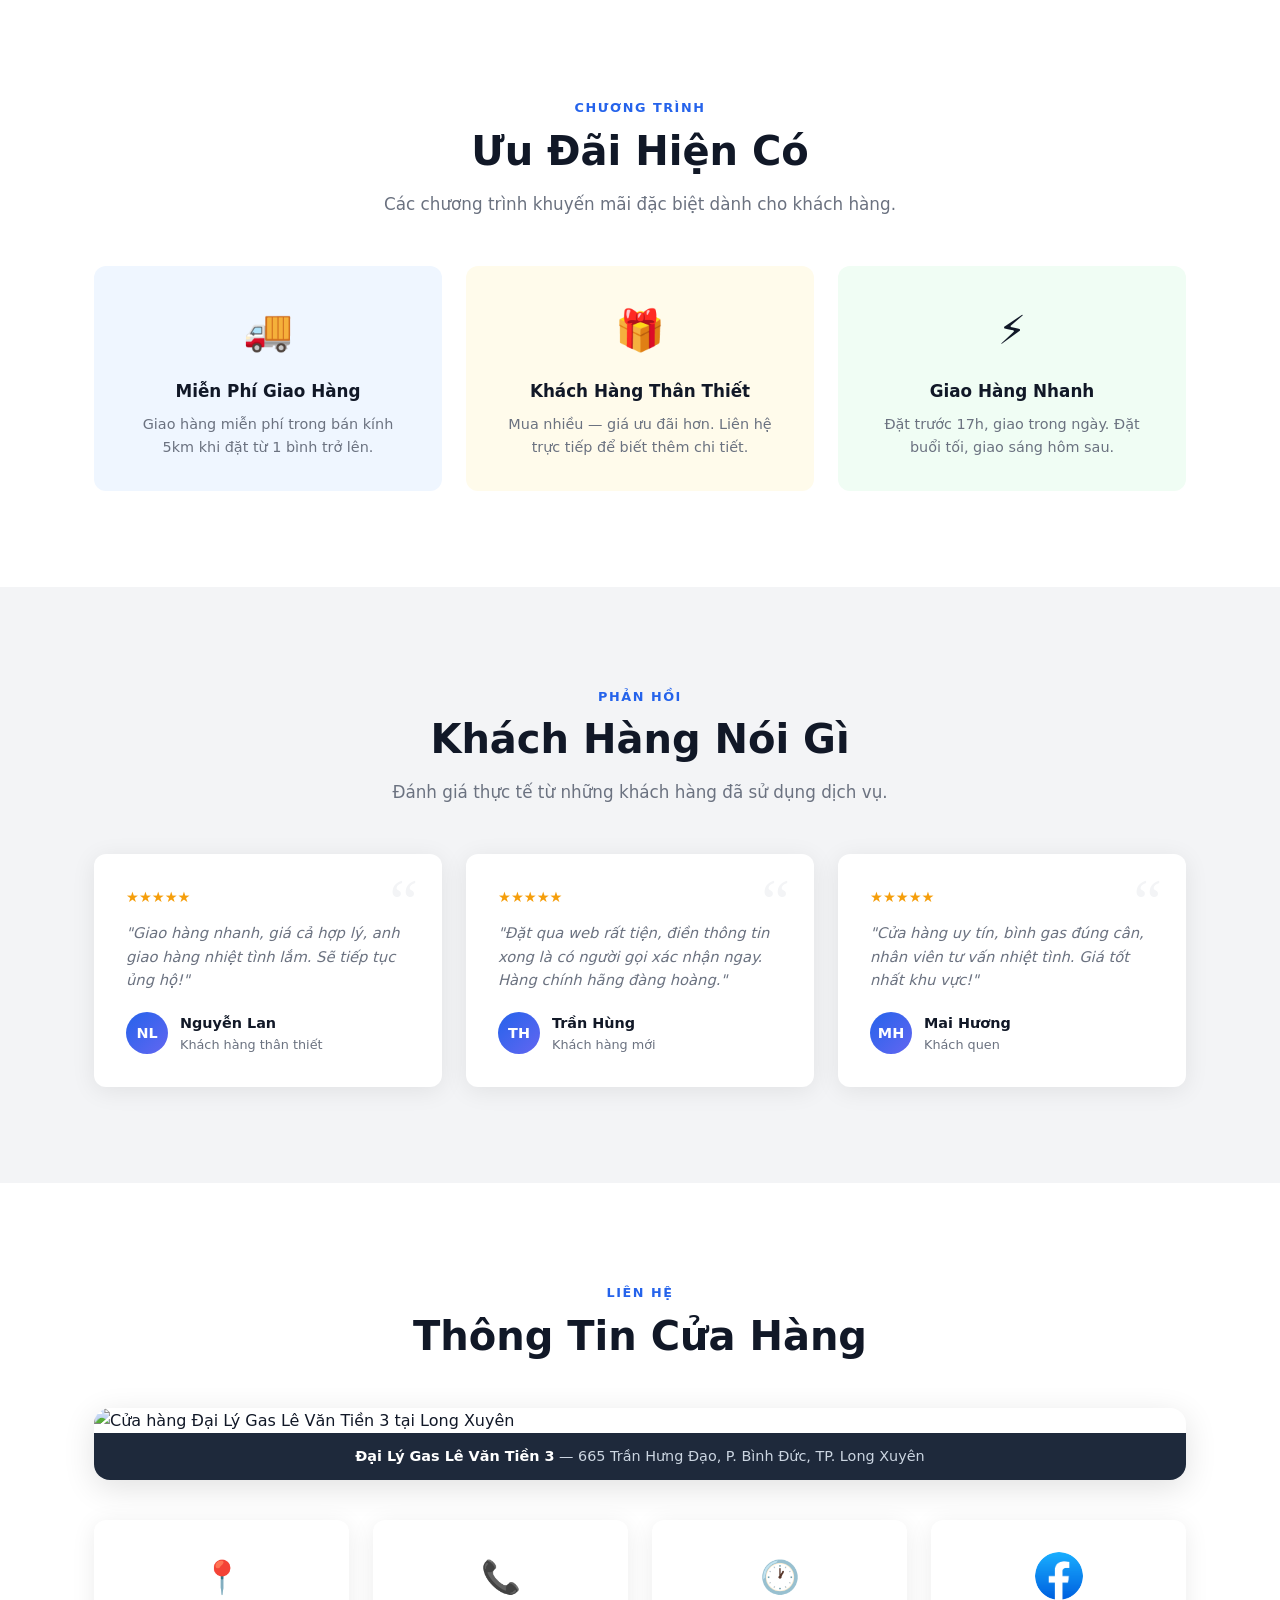
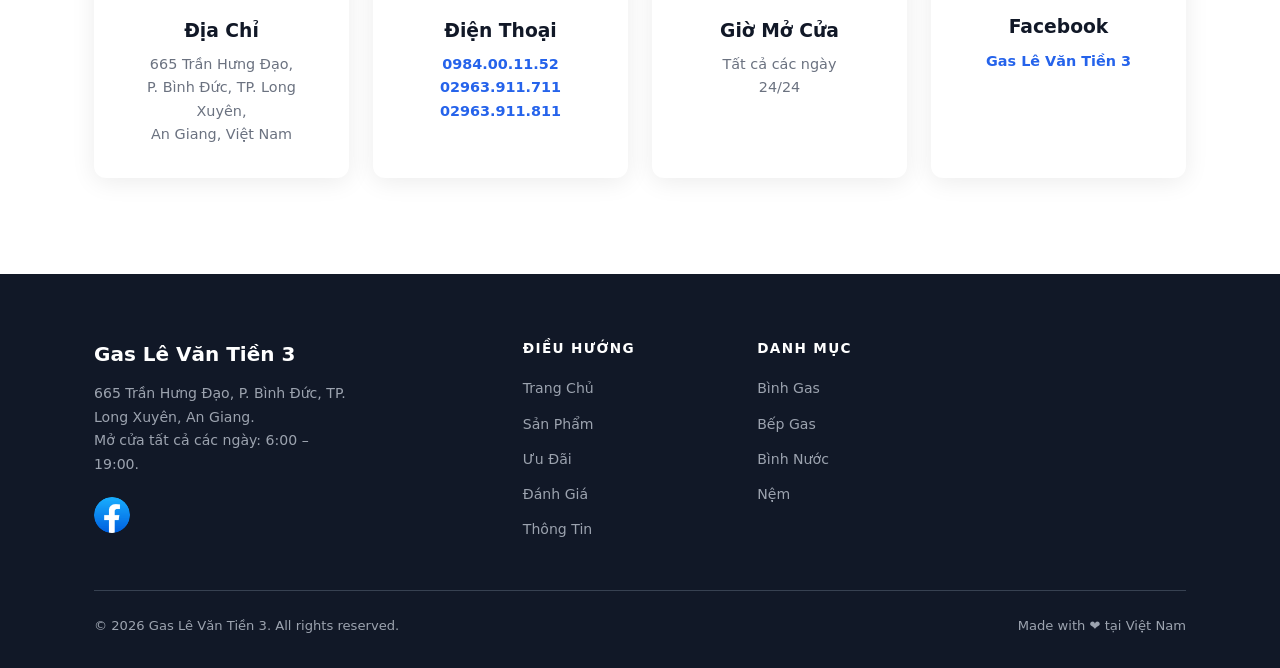
==== commit 68dfd8d5: "Add store photo to info section" ====
--- a/Front-end/website/index.html
+++ b/Front-end/website/index.html
@@ -3,8 +3,61 @@
 <head>
   <meta charset="UTF-8" />
   <meta name="viewport" content="width=device-width, initial-scale=1.0" />
-  <meta name="description" content="Đại Lý Gas Lê Văn Tiền 3 — Chuyên kinh doanh gas và bếp gas chính hãng. 665 Trần Hưng Đạo, P. Bình Đức, TP. Long Xuyên, An Giang. ĐT: 0984.00.11.52 — 02963.911.711 — 02963.911.811." />
-  <title>Lê Văn Tiền 3 — Gas · Nệm · Bình Nước · Bếp Gas</title>
+
+  <!-- SEO cơ bản -->
+  <title>Đại Lý Gas Lê Văn Tiền 3 — Gas, Bếp Gas, Bình Nước tại Long Xuyên</title>
+  <meta name="description" content="Đại Lý Gas Lê Văn Tiền 3 tại Long Xuyên, An Giang. Chuyên cung cấp gas ELF, Shell, Total, Unique; bếp gas, bình nước, nệm. Giao hàng tận nơi trong TP. Long Xuyên. ĐT: 0984.001.152 — 02963.911.711." />
+  <meta name="keywords" content="đại lý gas Long Xuyên, gas Long Xuyên, mua gas An Giang, gas ELF, gas Shell, gas Total, bếp gas Long Xuyên, giao gas tận nhà, Lê Văn Tiền" />
+  <meta name="robots" content="index, follow" />
+  <meta name="google-site-verification" content="Aaxf6S5qd7ZFV8wyRT8D5xOEfzihxQcQnUExrFzBuGs" />
+  <link rel="canonical" href="https://levantien3.netlify.app/" />
+
+  <!-- Open Graph (hiển thị đẹp khi chia sẻ lên Facebook/Zalo) -->
+  <meta property="og:type" content="website" />
+  <meta property="og:url" content="https://levantien3.netlify.app/" />
+  <meta property="og:title" content="Đại Lý Gas Lê Văn Tiền 3 — Long Xuyên, An Giang" />
+  <meta property="og:description" content="Chuyên cung cấp gas ELF, Shell, Total, Unique và bếp gas chính hãng. Giao hàng tận nơi trong TP. Long Xuyên." />
+  <meta property="og:image" content="https://levantien3.netlify.app/picture/logo_transparent.png" />
+  <meta property="og:locale" content="vi_VN" />
+
+  <!-- Schema.org LocalBusiness — giúp Google hiểu đây là cửa hàng địa phương -->
+  <script type="application/ld+json">
+  {
+    "@context": "https://schema.org",
+    "@type": "LocalBusiness",
+    "name": "Đại Lý Gas Lê Văn Tiền 3",
+    "image": "https://levantien3.netlify.app/picture/logo_transparent.png",
+    "url": "https://levantien3.netlify.app/",
+    "telephone": ["0984001152", "02963911711", "02963911811"],
+    "address": {
+      "@type": "PostalAddress",
+      "streetAddress": "665 Trần Hưng Đạo, Phường Bình Đức",
+      "addressLocality": "Thành phố Long Xuyên",
+      "addressRegion": "An Giang",
+      "addressCountry": "VN"
+    },
+    "geo": {
+      "@type": "GeoCoordinates",
+      "latitude": 10.3797,
+      "longitude": 105.4350
+    },
+    "openingHoursSpecification": [
+      {
+        "@type": "OpeningHoursSpecification",
+        "dayOfWeek": ["Monday","Tuesday","Wednesday","Thursday","Friday","Saturday","Sunday"],
+        "opens": "07:00",
+        "closes": "20:00"
+      }
+    ],
+    "priceRange": "₫₫",
+    "description": "Đại lý gas uy tín tại Long Xuyên, An Giang. Chuyên cung cấp gas ELF, Shell, Total, Unique; bếp gas, bình nước, nệm. Giao hàng tận nơi.",
+    "areaServed": {
+      "@type": "City",
+      "name": "Long Xuyên"
+    }
+  }
+  </script>
+
   <link rel="stylesheet" href="styles.css" />
 </head>
 <body>
@@ -162,6 +215,15 @@
         <span class="eyebrow">Liên Hệ</span>
         <h2>Thông Tin Cửa Hàng</h2>
       </div>
+
+      <!-- Ảnh cửa hàng -->
+      <div class="store-photo-wrap">
+        <img src="picture/store.jpg" alt="Cửa hàng Đại Lý Gas Lê Văn Tiền 3 tại Long Xuyên" class="store-photo">
+        <div class="store-photo-caption">
+          <strong>Đại Lý Gas Lê Văn Tiền 3</strong> — 665 Trần Hưng Đạo, P. Bình Đức, TP. Long Xuyên
+        </div>
+      </div>
+
       <div class="info-grid">
         <div class="info-card">
           <div class="info-icon">📍</div>
--- a/Front-end/website/styles.css
+++ b/Front-end/website/styles.css
@@ -874,13 +874,15 @@
 
 .product-img {
   width: 100%;
-  height: 200px;
-  object-fit: cover;
+  height: 210px;
+  object-fit: contain;
+  background: #f4f6f8;
+  padding: 16px;
 }
 
 .product-img-placeholder {
   width: 100%;
-  height: 200px;
+  height: 210px;
   background: linear-gradient(135deg, #dbeafe, #eff6ff);
   display: flex;
   align-items: center;
@@ -1005,6 +1007,32 @@
 /* ===== Store Info ===== */
 #info {
   padding: 6rem 0;
+}
+
+.store-photo-wrap {
+  margin-bottom: 2.5rem;
+  border-radius: 16px;
+  overflow: hidden;
+  box-shadow: 0 8px 32px rgba(0,0,0,0.12);
+}
+
+.store-photo {
+  width: 100%;
+  max-height: 460px;
+  object-fit: cover;
+  display: block;
+}
+
+.store-photo-caption {
+  background: #1e293b;
+  color: #cbd5e1;
+  text-align: center;
+  padding: .75rem 1rem;
+  font-size: .9rem;
+}
+
+.store-photo-caption strong {
+  color: #fff;
 }
 
 .info-grid {
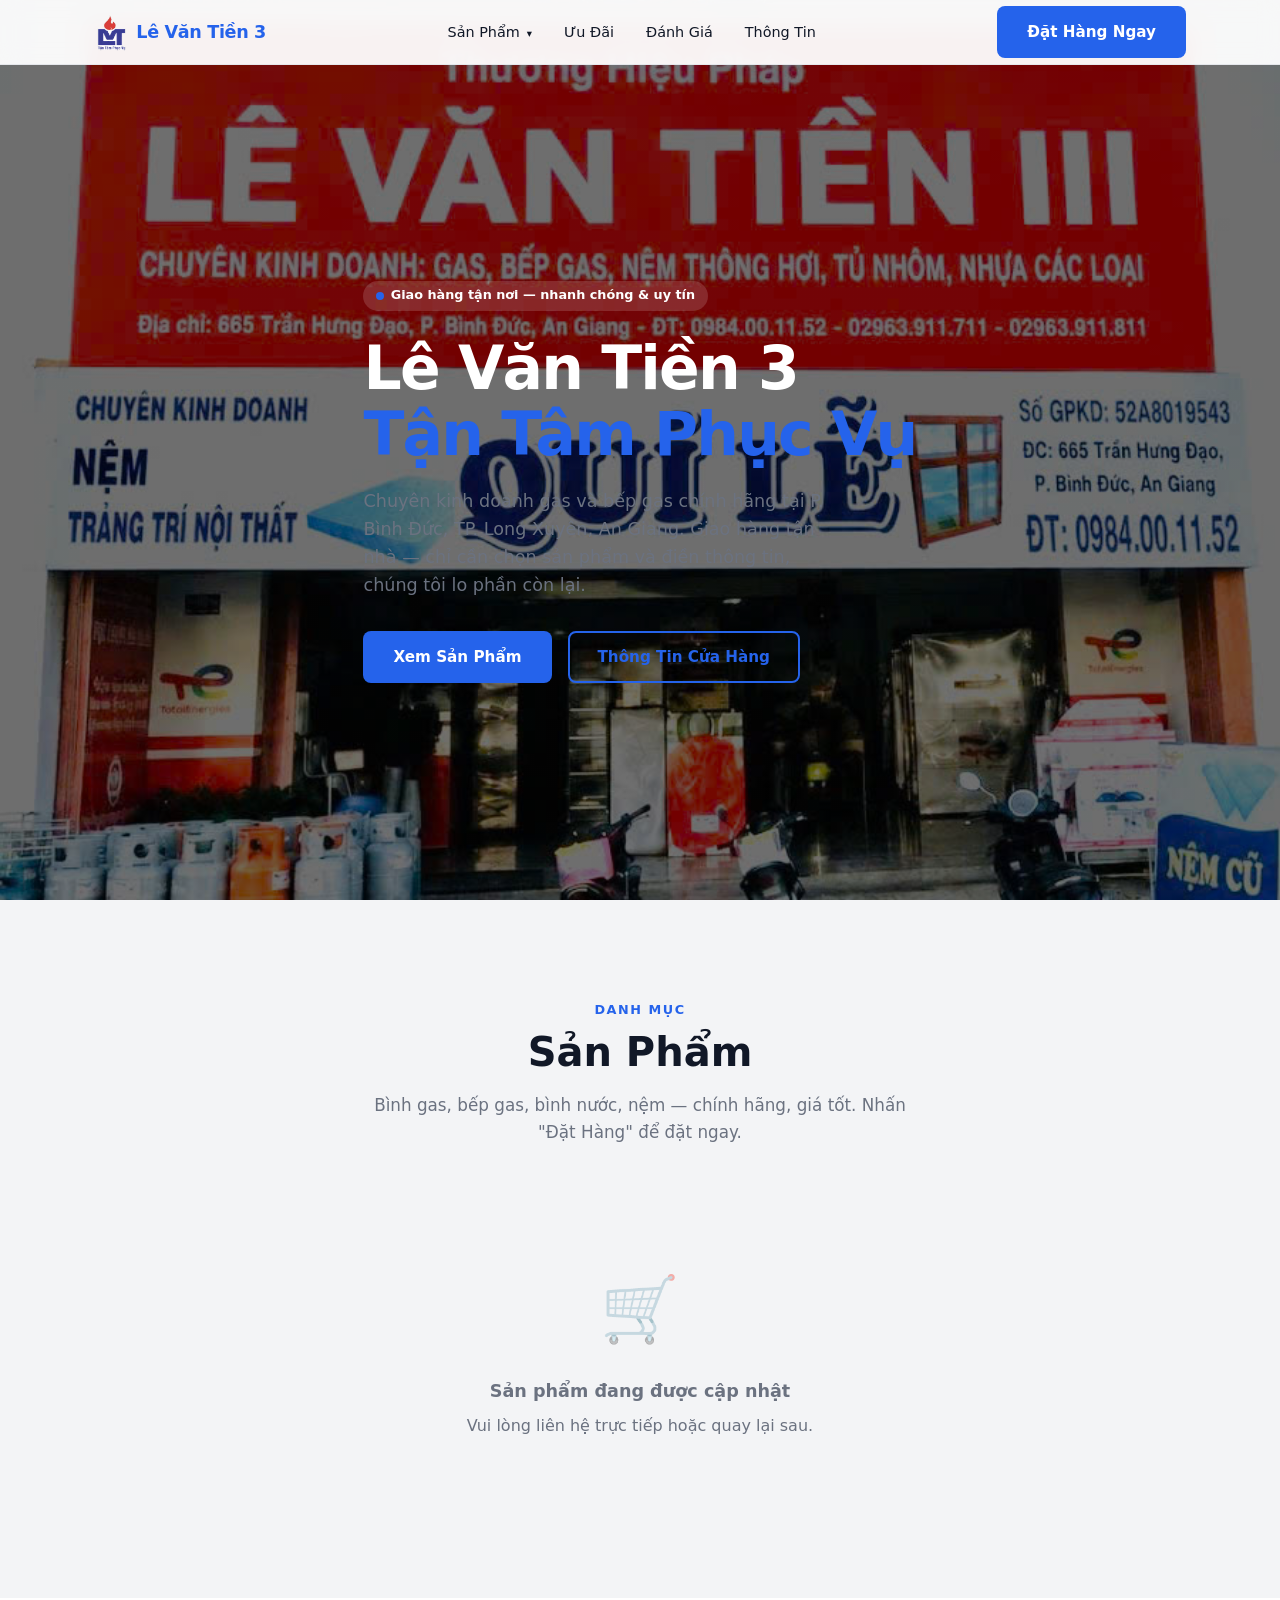
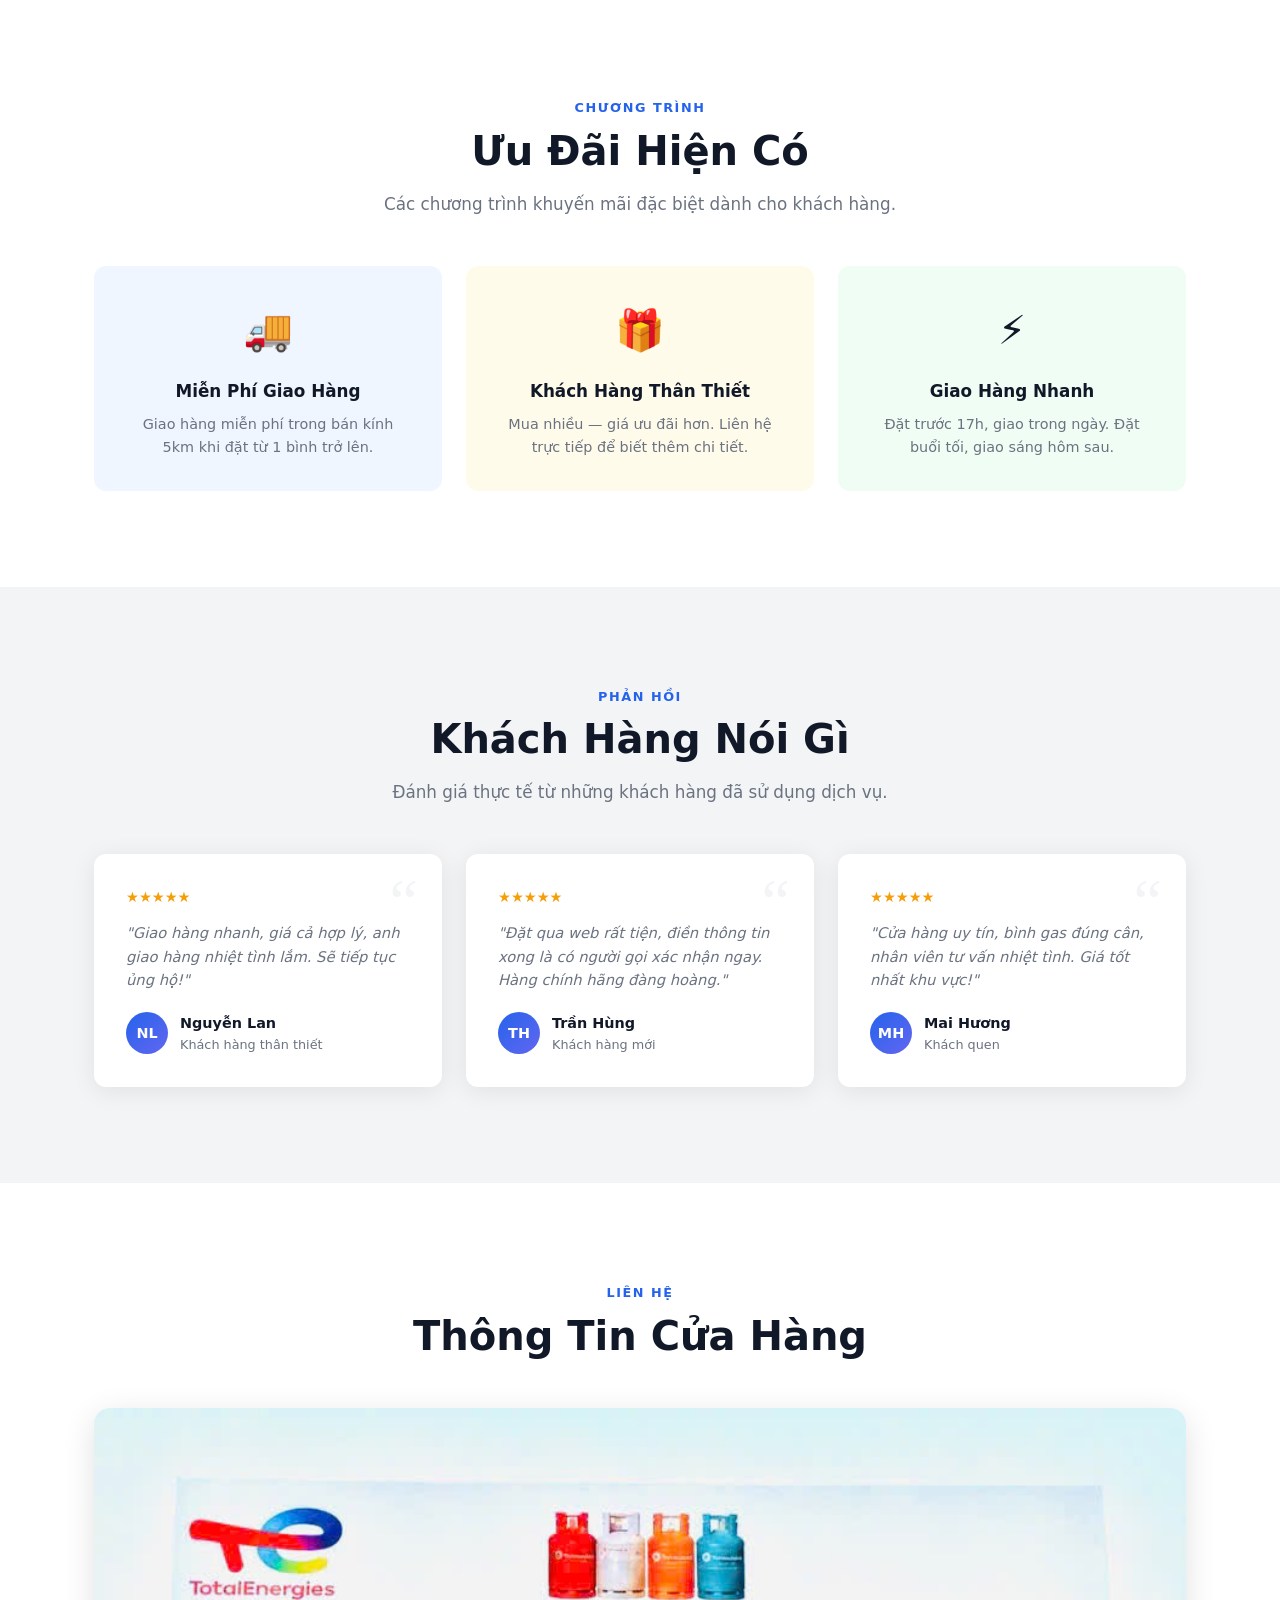
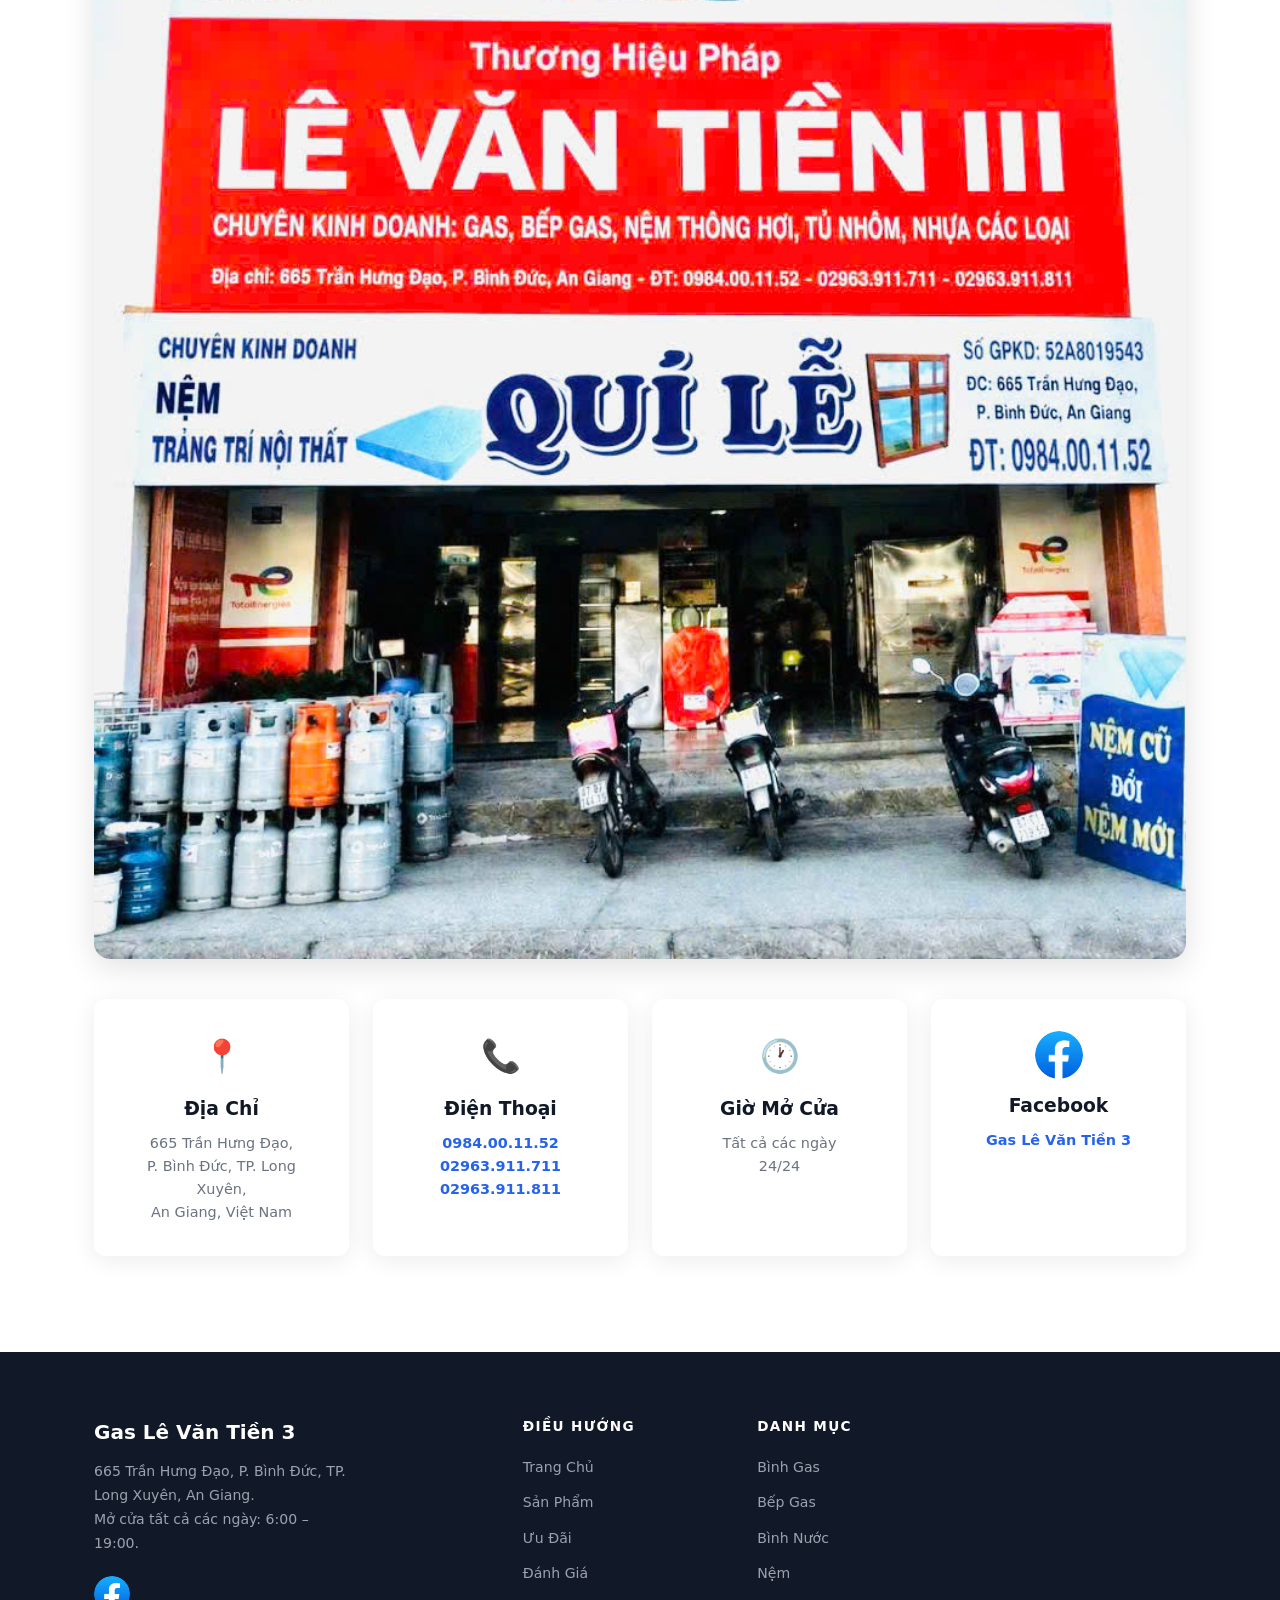
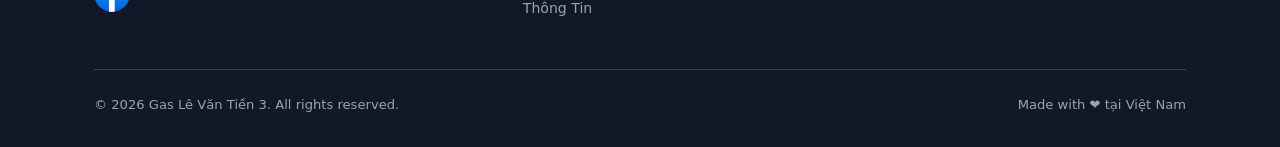
==== commit 9efa838a: "Fix store photo: natural size, remove caption" ====
--- a/Front-end/website/index.html
+++ b/Front-end/website/index.html
@@ -219,9 +219,6 @@
       <!-- Ảnh cửa hàng -->
       <div class="store-photo-wrap">
         <img src="picture/store.jpg" alt="Cửa hàng Đại Lý Gas Lê Văn Tiền 3 tại Long Xuyên" class="store-photo">
-        <div class="store-photo-caption">
-          <strong>Đại Lý Gas Lê Văn Tiền 3</strong> — 665 Trần Hưng Đạo, P. Bình Đức, TP. Long Xuyên
-        </div>
       </div>
 
       <div class="info-grid">
@@ -246,12 +243,12 @@
         </div>
         <div class="info-card">
           <div class="info-icon">
-            <a href="https://www.facebook.com/henry.quach.100" target="_blank" rel="noopener" aria-label="Facebook">
+            <a href="https://www.facebook.com/profile.php?id=61590076595185" target="_blank" rel="noopener" aria-label="Facebook">
               <img src="picture/facebook-logo.png" alt="Facebook" class="fb-icon" />
             </a>
           </div>
           <h3>Facebook</h3>
-          <p><a href="https://www.facebook.com/henry.quach.100" target="_blank" rel="noopener">Gas Lê Văn Tiền 3</a></p>
+          <p><a href="https://www.facebook.com/profile.php?id=61590076595185" target="_blank" rel="noopener">Gas Lê Văn Tiền 3</a></p>
         </div>
       </div>
     </div>
@@ -265,7 +262,7 @@
           <div class="logo">Gas Lê Văn Tiền 3</div>
           <p>665 Trần Hưng Đạo, P. Bình Đức, TP. Long Xuyên, An Giang.<br>Mở cửa tất cả các ngày: 6:00 – 19:00.</p>
           <div class="social-links">
-            <a href="https://www.facebook.com/henry.quach.100" target="_blank" rel="noopener" class="social-btn" aria-label="Facebook">
+            <a href="https://www.facebook.com/profile.php?id=61590076595185" target="_blank" rel="noopener" class="social-btn" aria-label="Facebook">
               <img src="picture/facebook-logo.png" alt="Facebook" class="fb-icon" />
             </a>
           </div>
--- a/Front-end/website/styles.css
+++ b/Front-end/website/styles.css
@@ -205,20 +205,24 @@
   display: flex;
   align-items: center;
   padding-top: 64px;
-  background: linear-gradient(135deg, #eff6ff 0%, #f0fdf4 100%);
+  background: linear-gradient(rgba(0,0,0,0.55), rgba(0,0,0,0.55)),
+              url('picture/store.jpg') center/cover no-repeat;
   position: relative;
   overflow: hidden;
 }
 
+#hero h1,
+#hero h1 .highlight,
+#hero p {
+  color: #fff;
+}
+
+#hero h1 .highlight {
+  color: #93c5fd;
+}
+
 #hero::before {
-  content: '';
-  position: absolute;
-  width: 600px;
-  height: 600px;
-  background: radial-gradient(circle, rgba(37,99,235,0.08) 0%, transparent 70%);
-  top: -100px;
-  right: -100px;
-  border-radius: 50%;
+  display: none;
 }
 
 .hero-content {
@@ -229,7 +233,8 @@
   display: inline-flex;
   align-items: center;
   gap: 0.4rem;
-  background: #dbeafe;
+  background: rgba(255,255,255,0.15);
+  color: #fff !important;
   color: var(--color-primary);
   font-size: 0.8rem;
   font-weight: 600;
@@ -1018,8 +1023,7 @@
 
 .store-photo {
   width: 100%;
-  max-height: 460px;
-  object-fit: cover;
+  height: auto;
   display: block;
 }
 
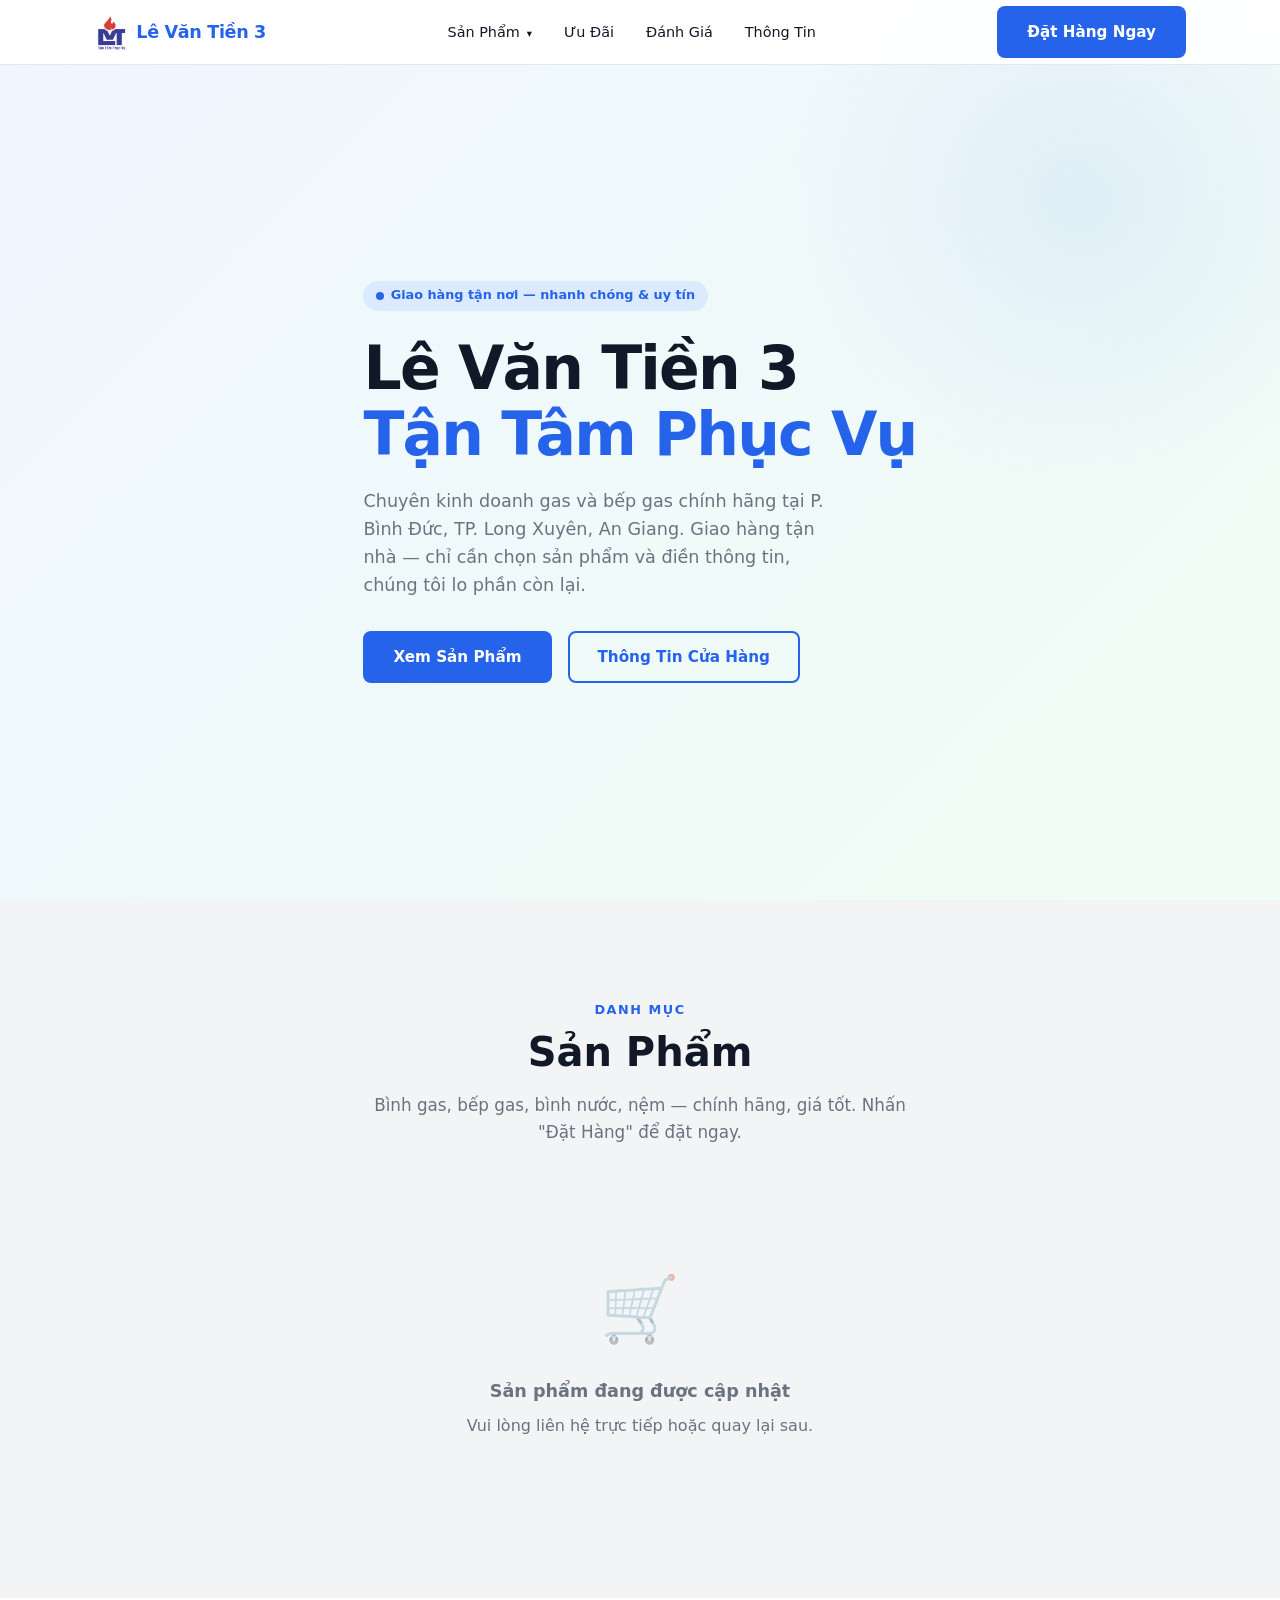
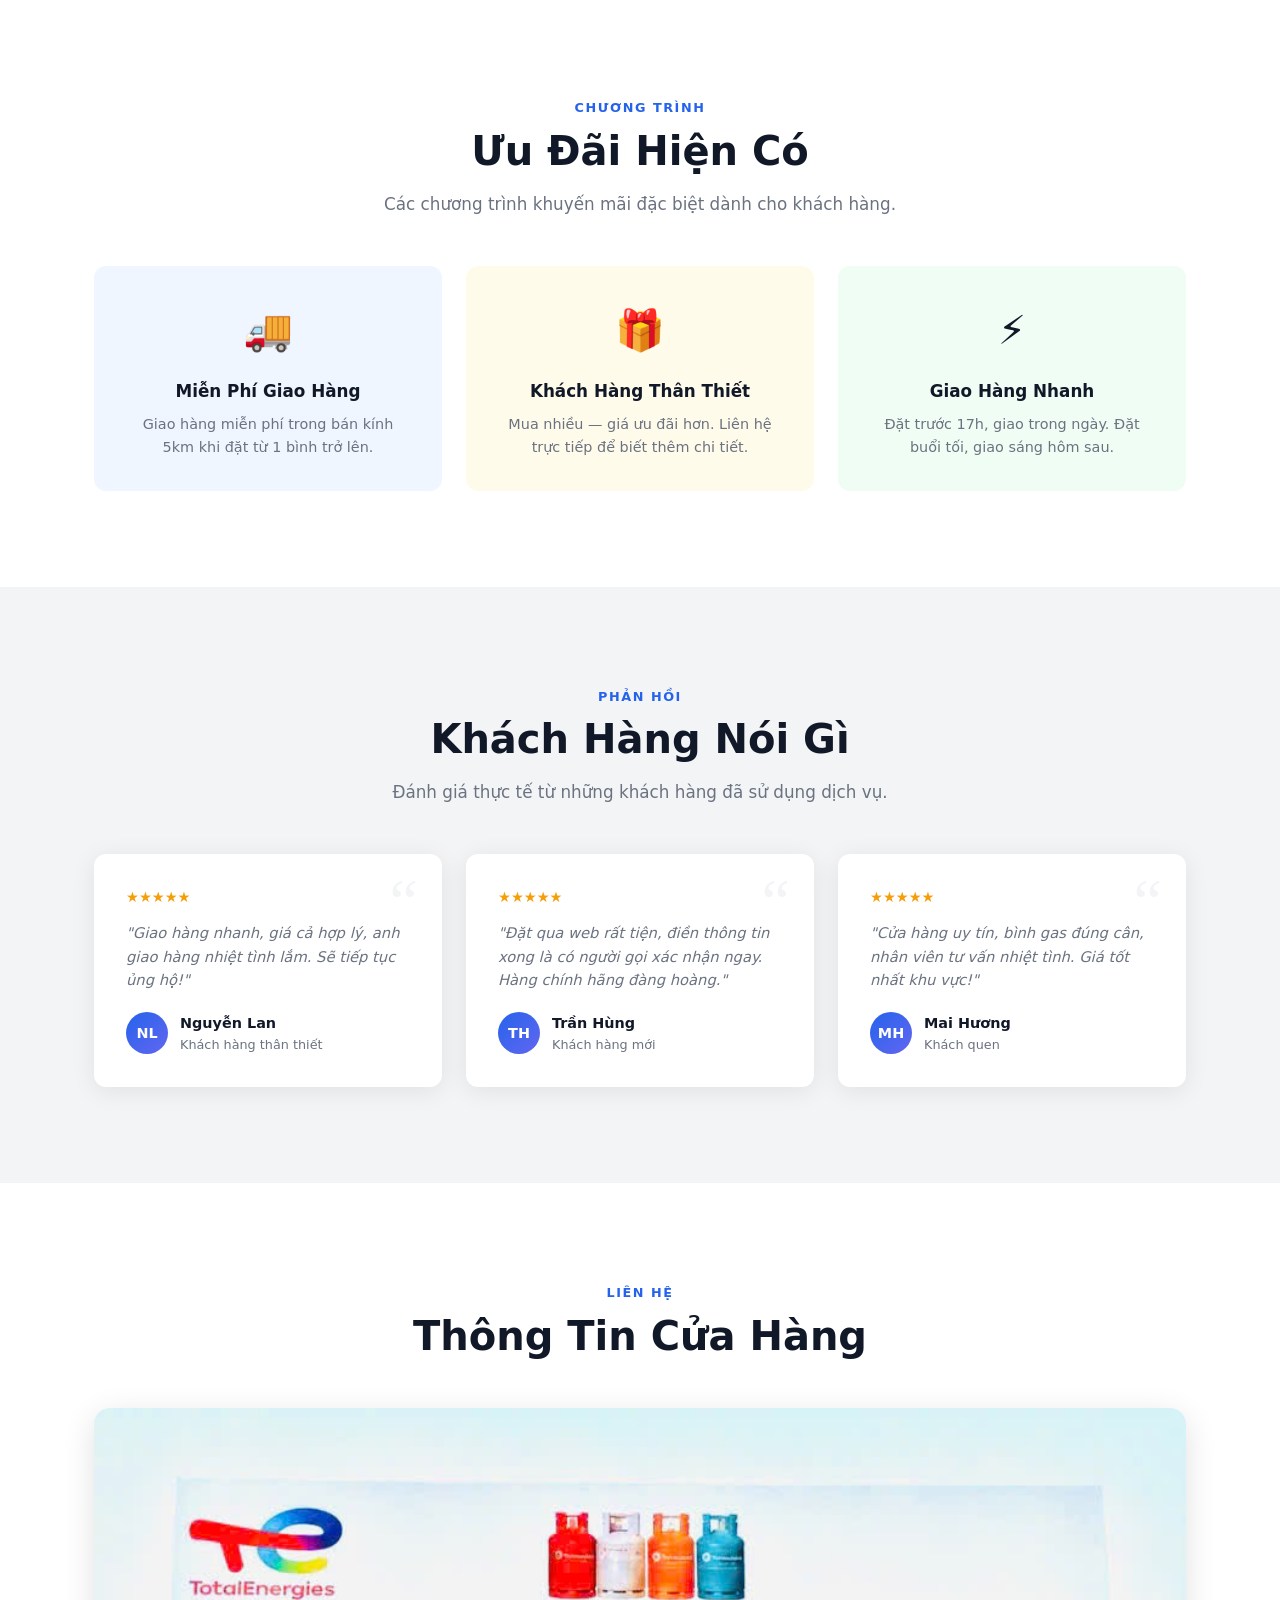
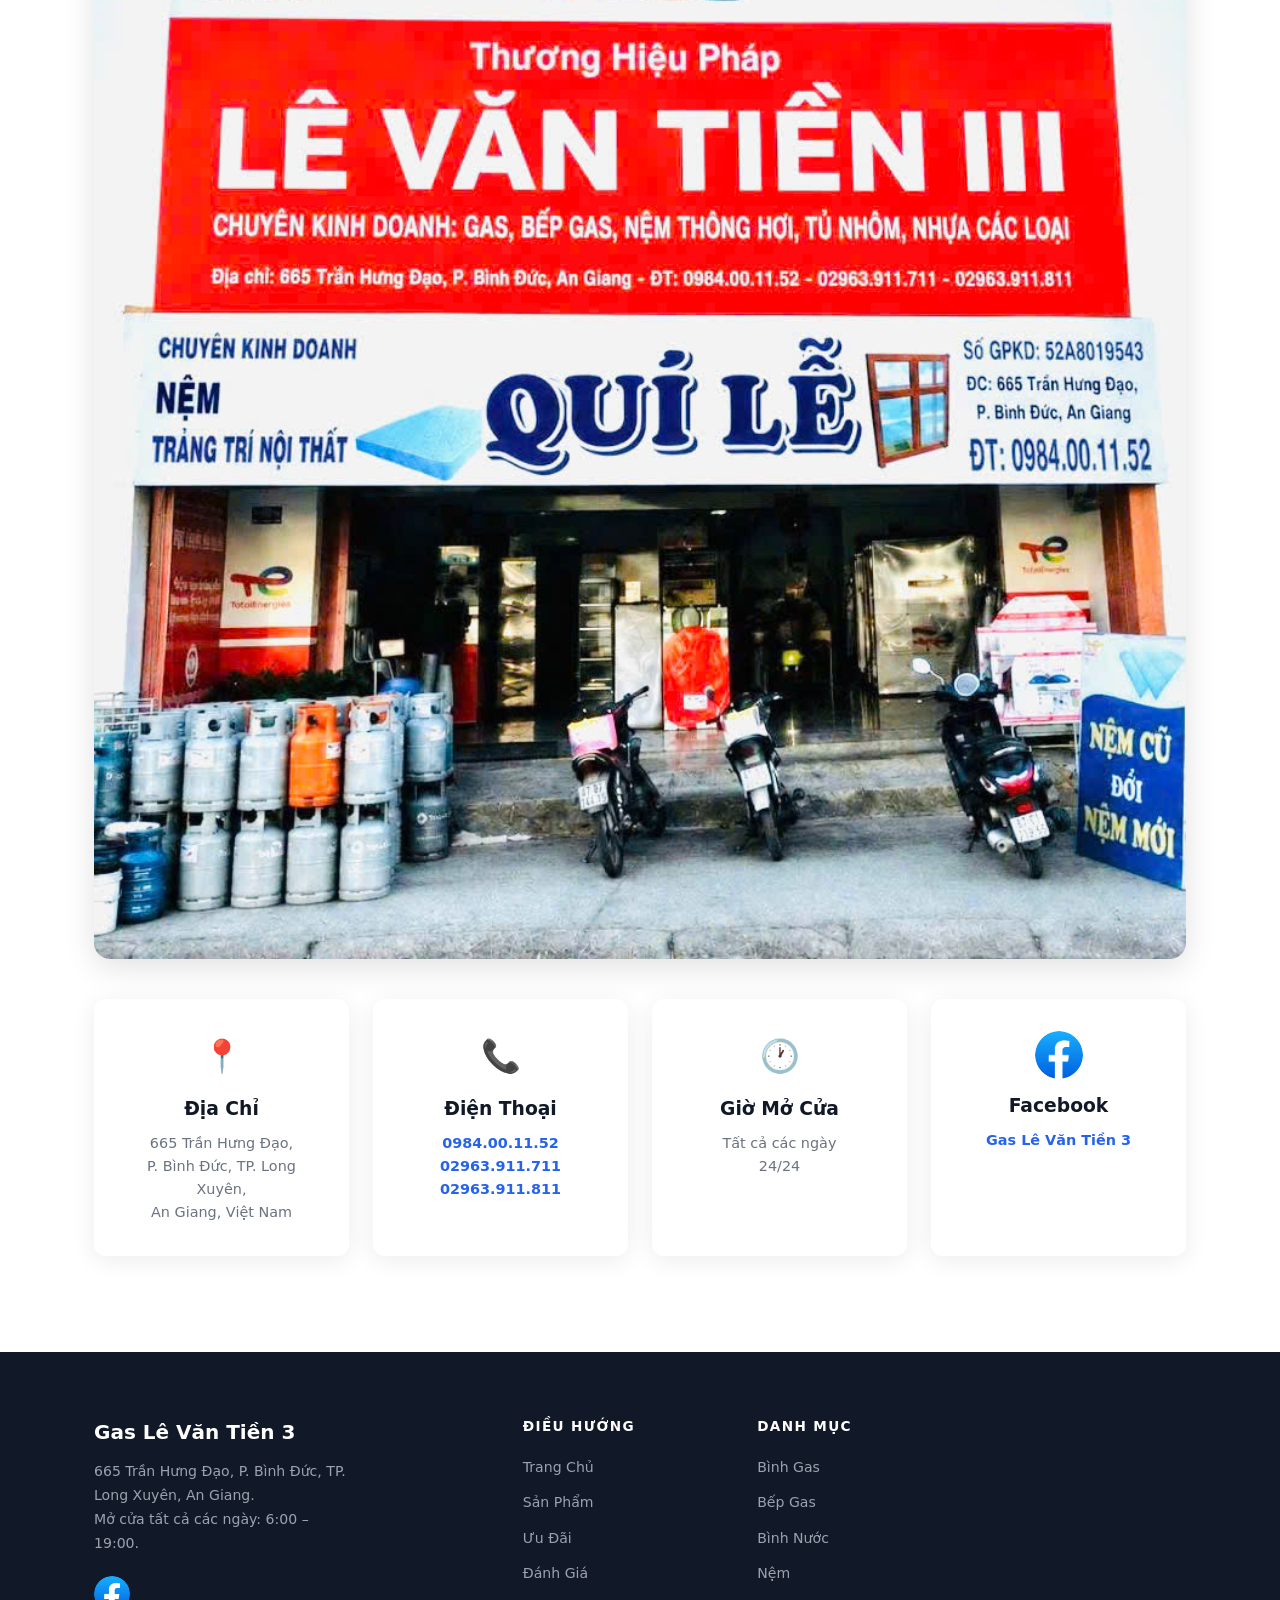
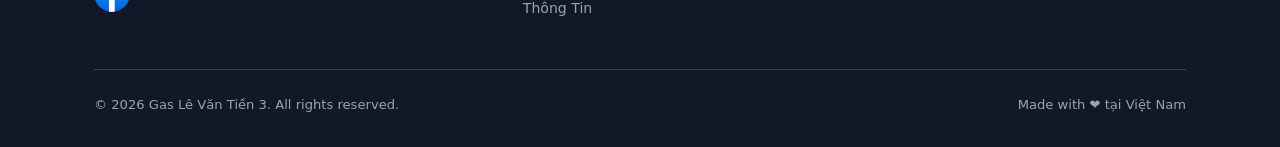
==== commit 9c6219e9: "Add store logo as browser tab favicon" ====
--- a/Front-end/website/index.html
+++ b/Front-end/website/index.html
@@ -3,6 +3,8 @@
 <head>
   <meta charset="UTF-8" />
   <meta name="viewport" content="width=device-width, initial-scale=1.0" />
+  <link rel="icon" type="image/png" href="picture/logo_transparent.png" />
+  <link rel="apple-touch-icon" href="picture/logo_transparent.png" />
 
   <!-- SEO cơ bản -->
   <title>Đại Lý Gas Lê Văn Tiền 3 — Gas, Bếp Gas, Bình Nước tại Long Xuyên</title>
--- a/Front-end/website/styles.css
+++ b/Front-end/website/styles.css
@@ -205,24 +205,20 @@
   display: flex;
   align-items: center;
   padding-top: 64px;
-  background: linear-gradient(rgba(0,0,0,0.55), rgba(0,0,0,0.55)),
-              url('picture/store.jpg') center/cover no-repeat;
+  background: linear-gradient(135deg, #eff6ff 0%, #f0fdf4 100%);
   position: relative;
   overflow: hidden;
 }
 
-#hero h1,
-#hero h1 .highlight,
-#hero p {
-  color: #fff;
-}
-
-#hero h1 .highlight {
-  color: #93c5fd;
-}
-
 #hero::before {
-  display: none;
+  content: '';
+  position: absolute;
+  width: 600px;
+  height: 600px;
+  background: radial-gradient(circle, rgba(37,99,235,0.08) 0%, transparent 70%);
+  top: -100px;
+  right: -100px;
+  border-radius: 50%;
 }
 
 .hero-content {
@@ -233,8 +229,7 @@
   display: inline-flex;
   align-items: center;
   gap: 0.4rem;
-  background: rgba(255,255,255,0.15);
-  color: #fff !important;
+  background: #dbeafe;
   color: var(--color-primary);
   font-size: 0.8rem;
   font-weight: 600;
